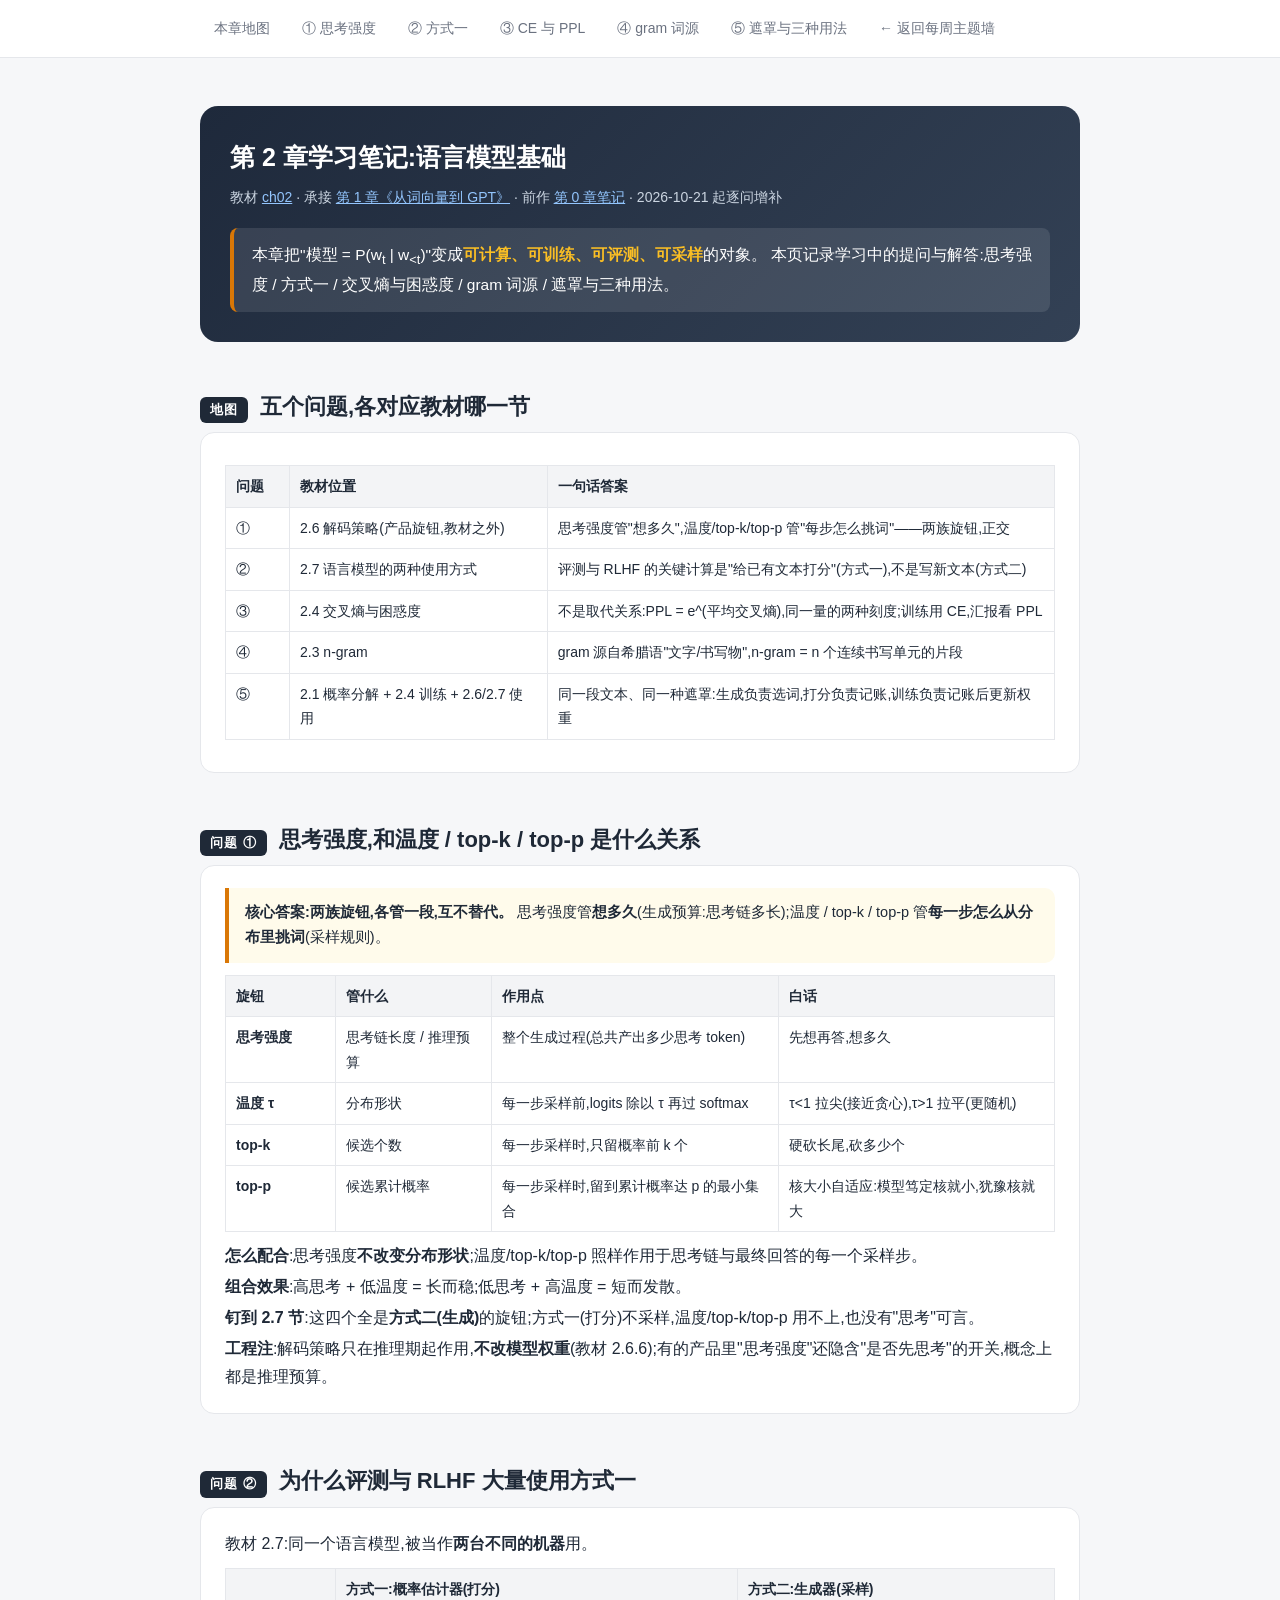
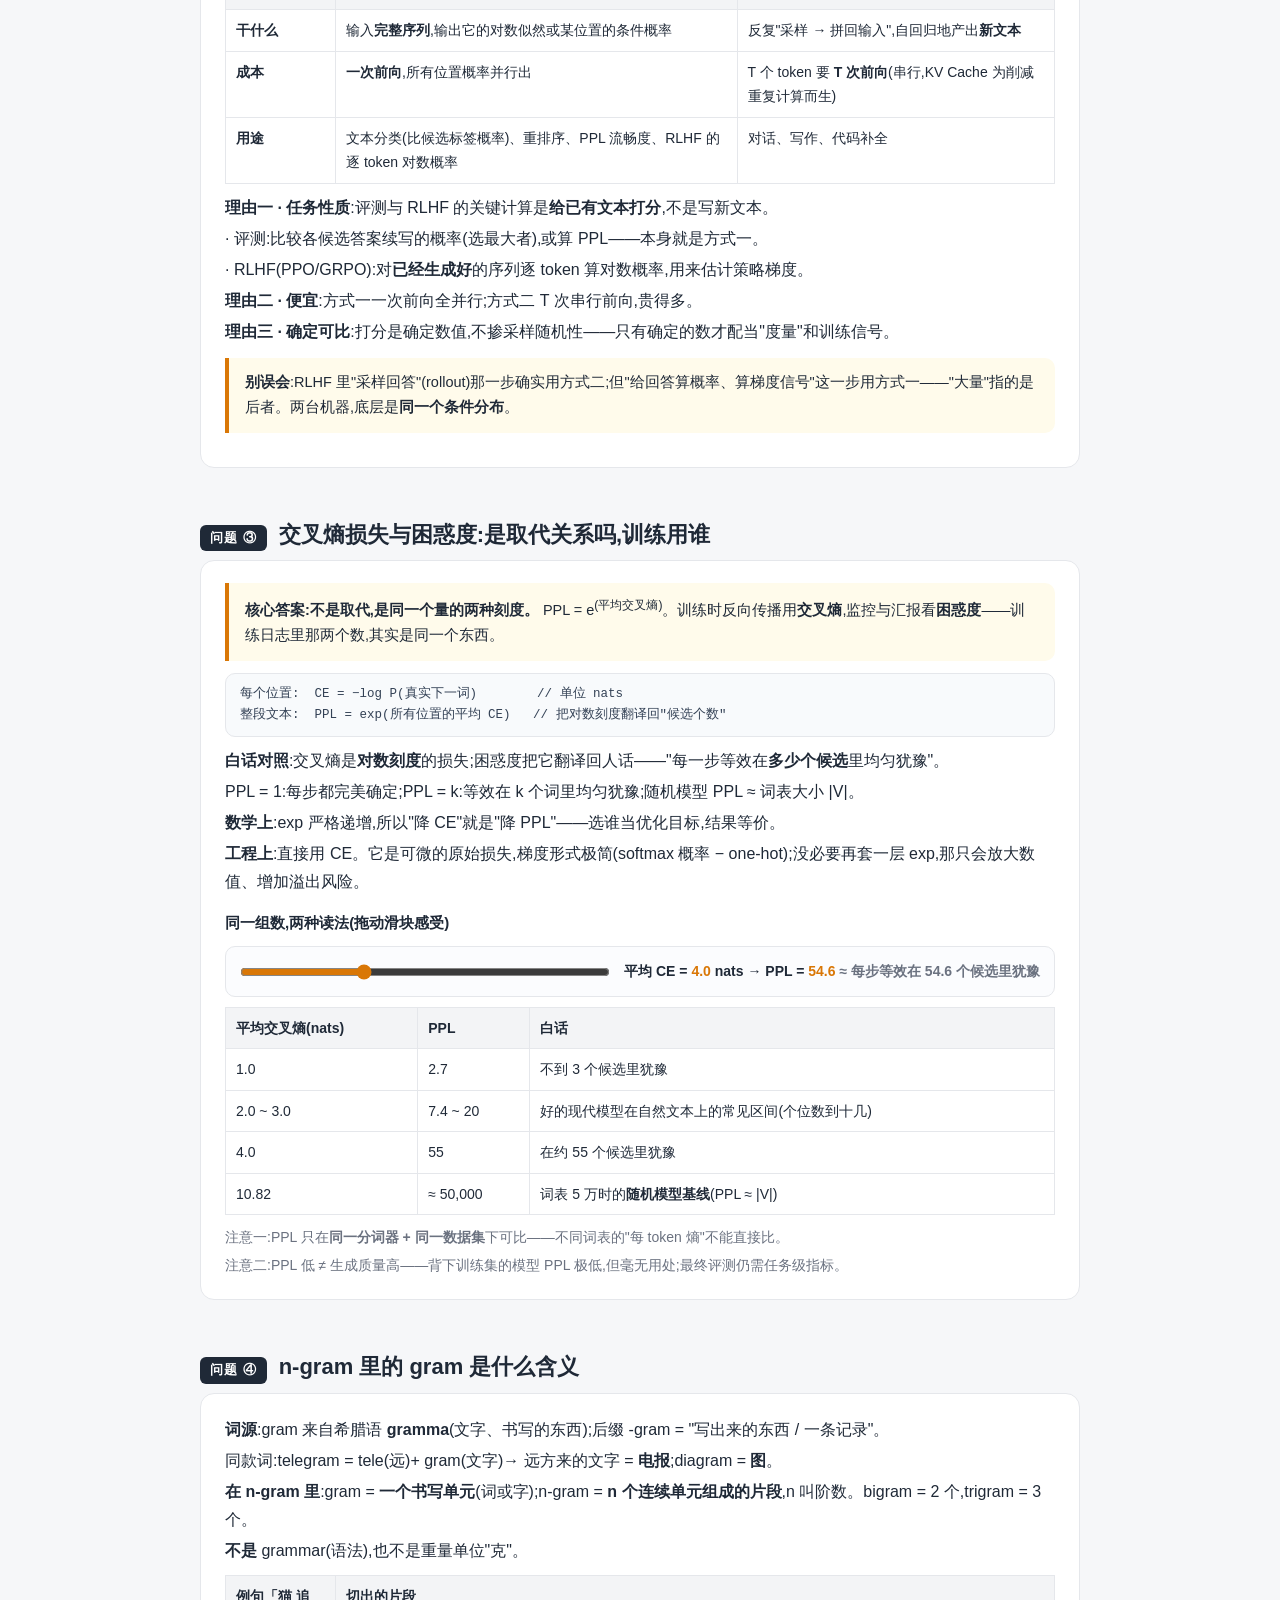
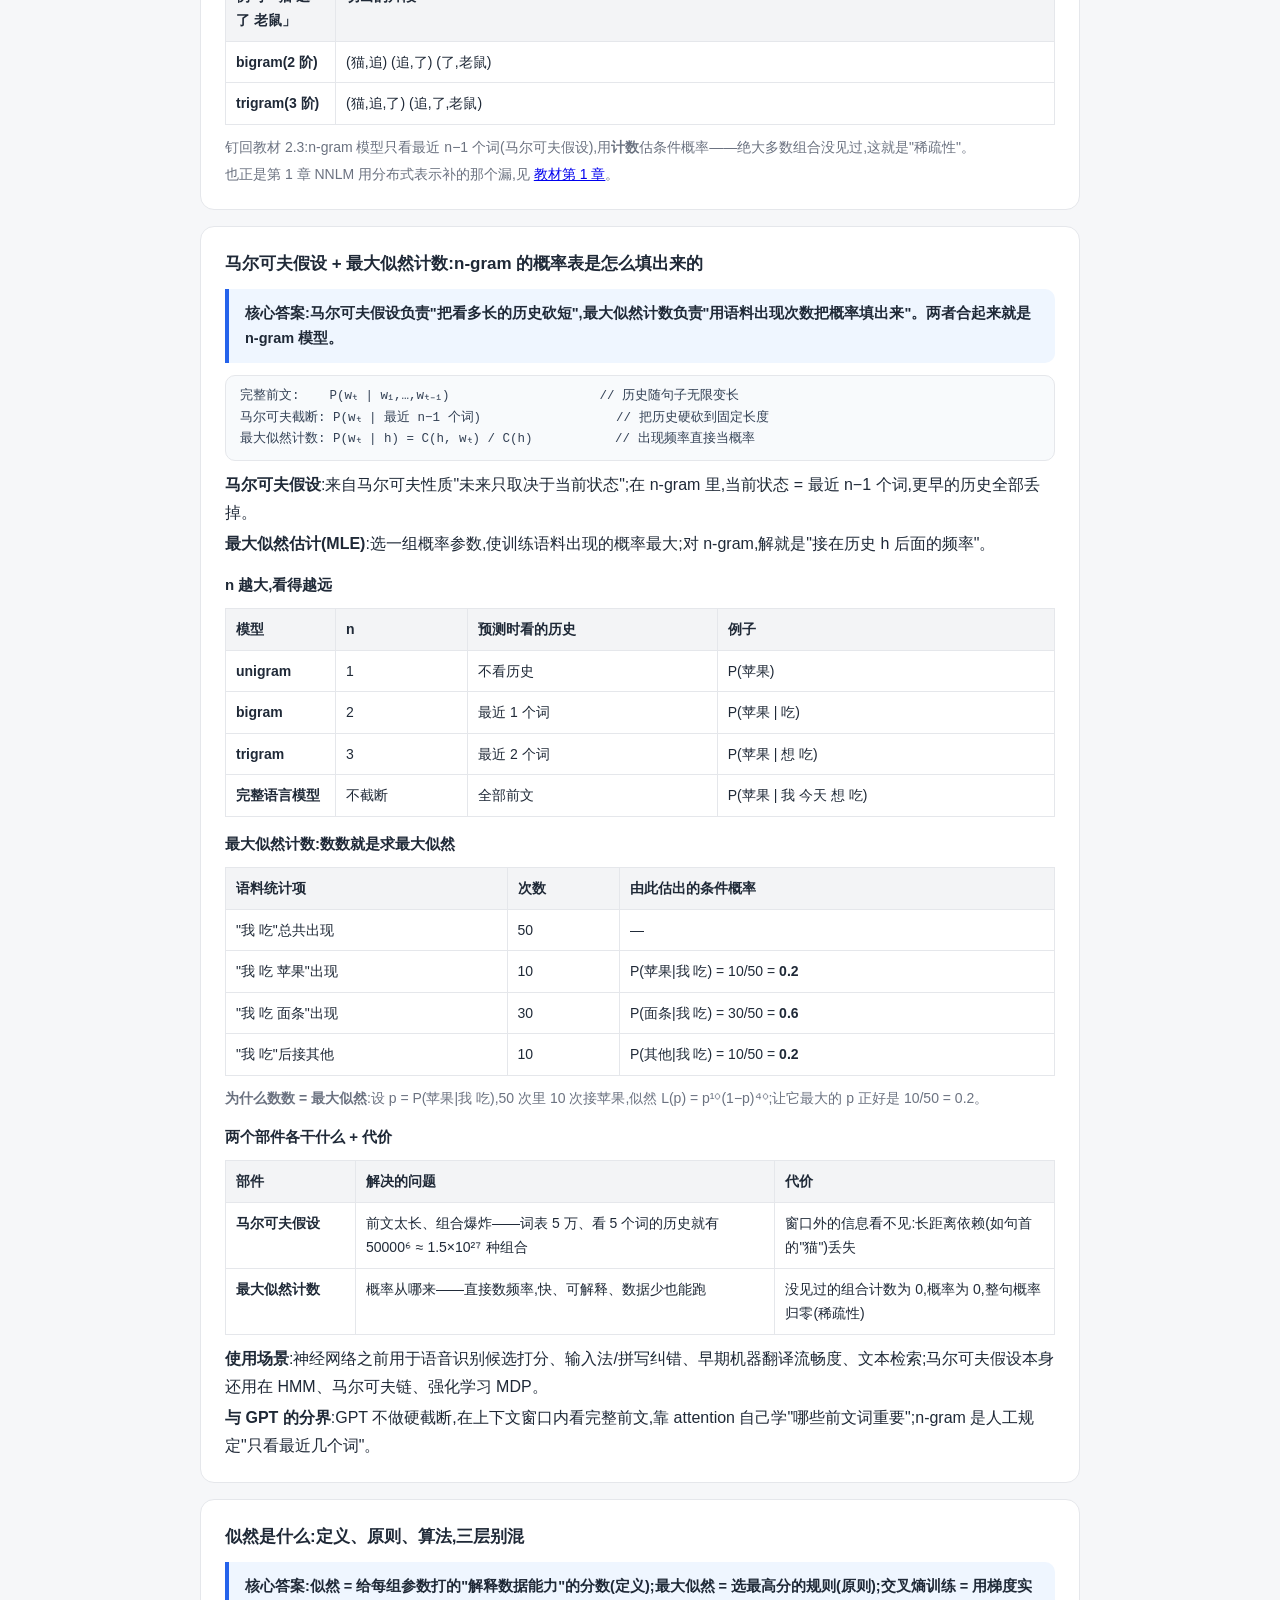
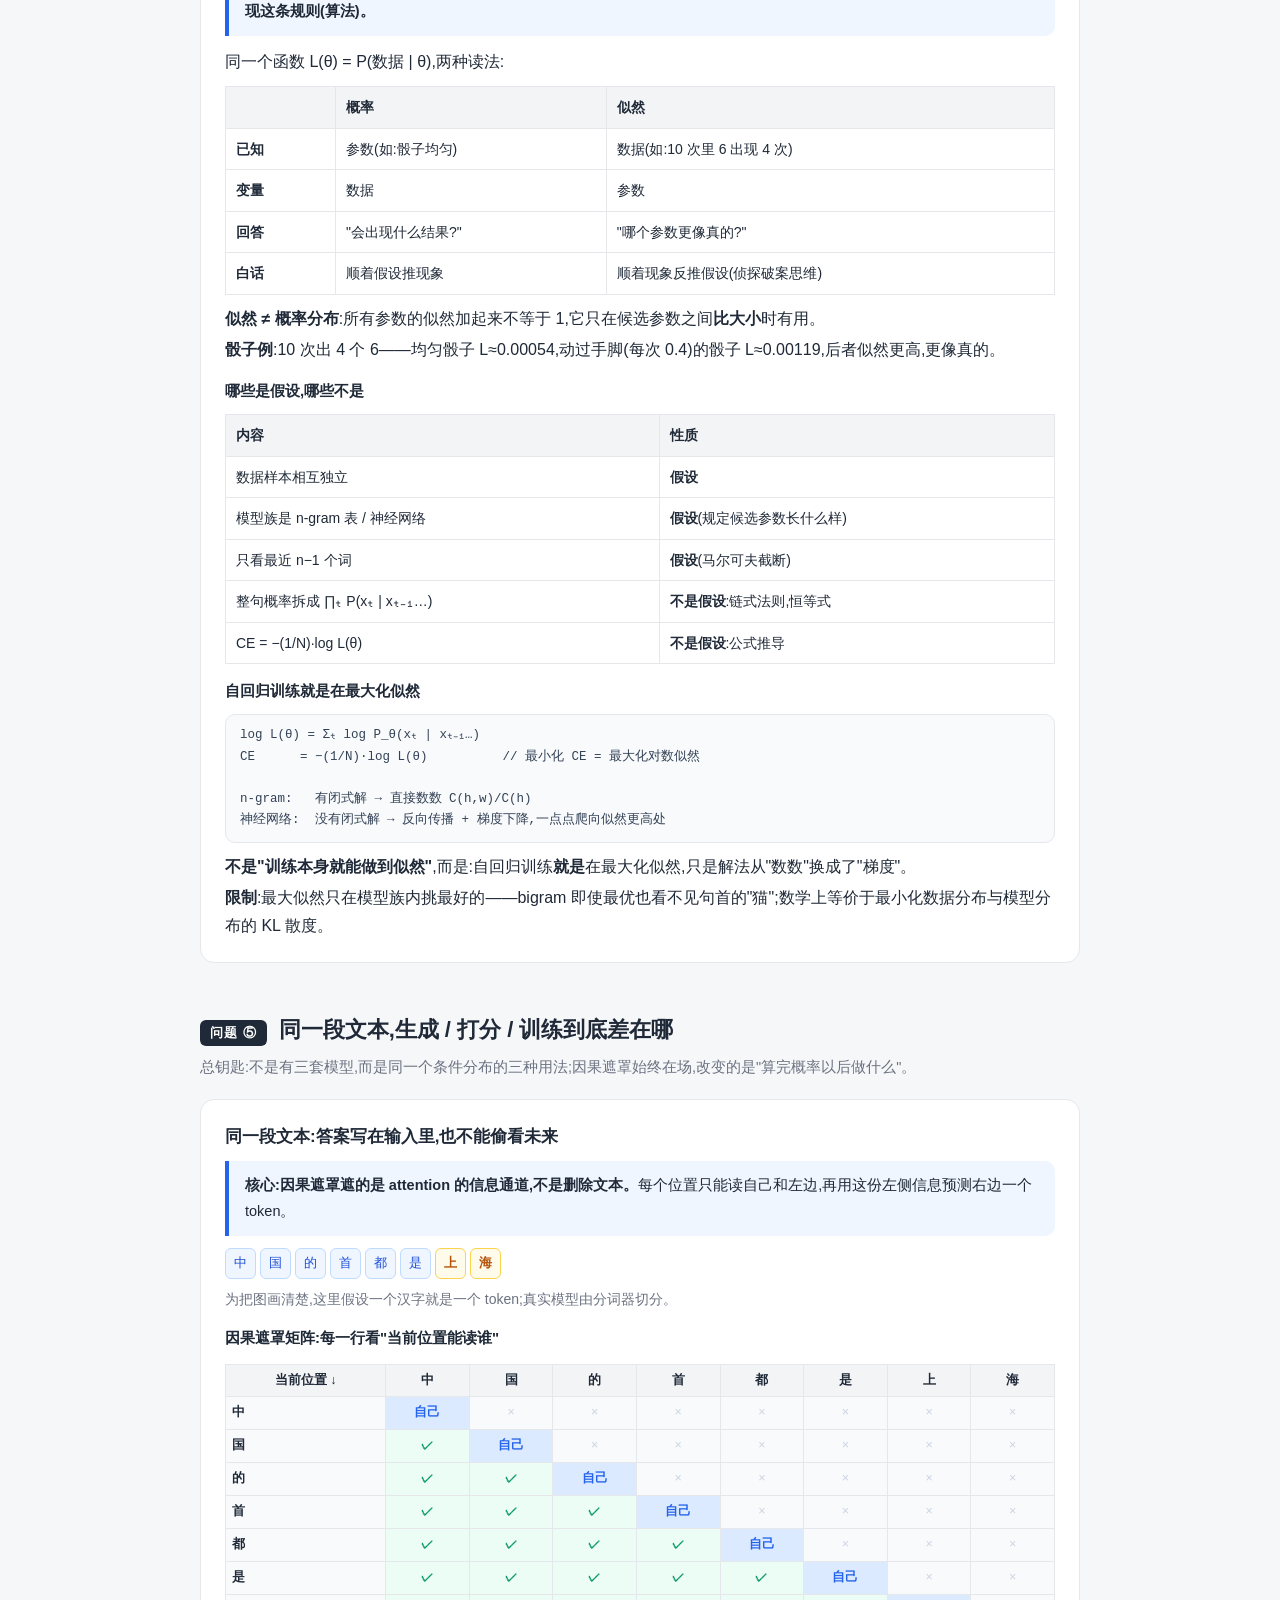
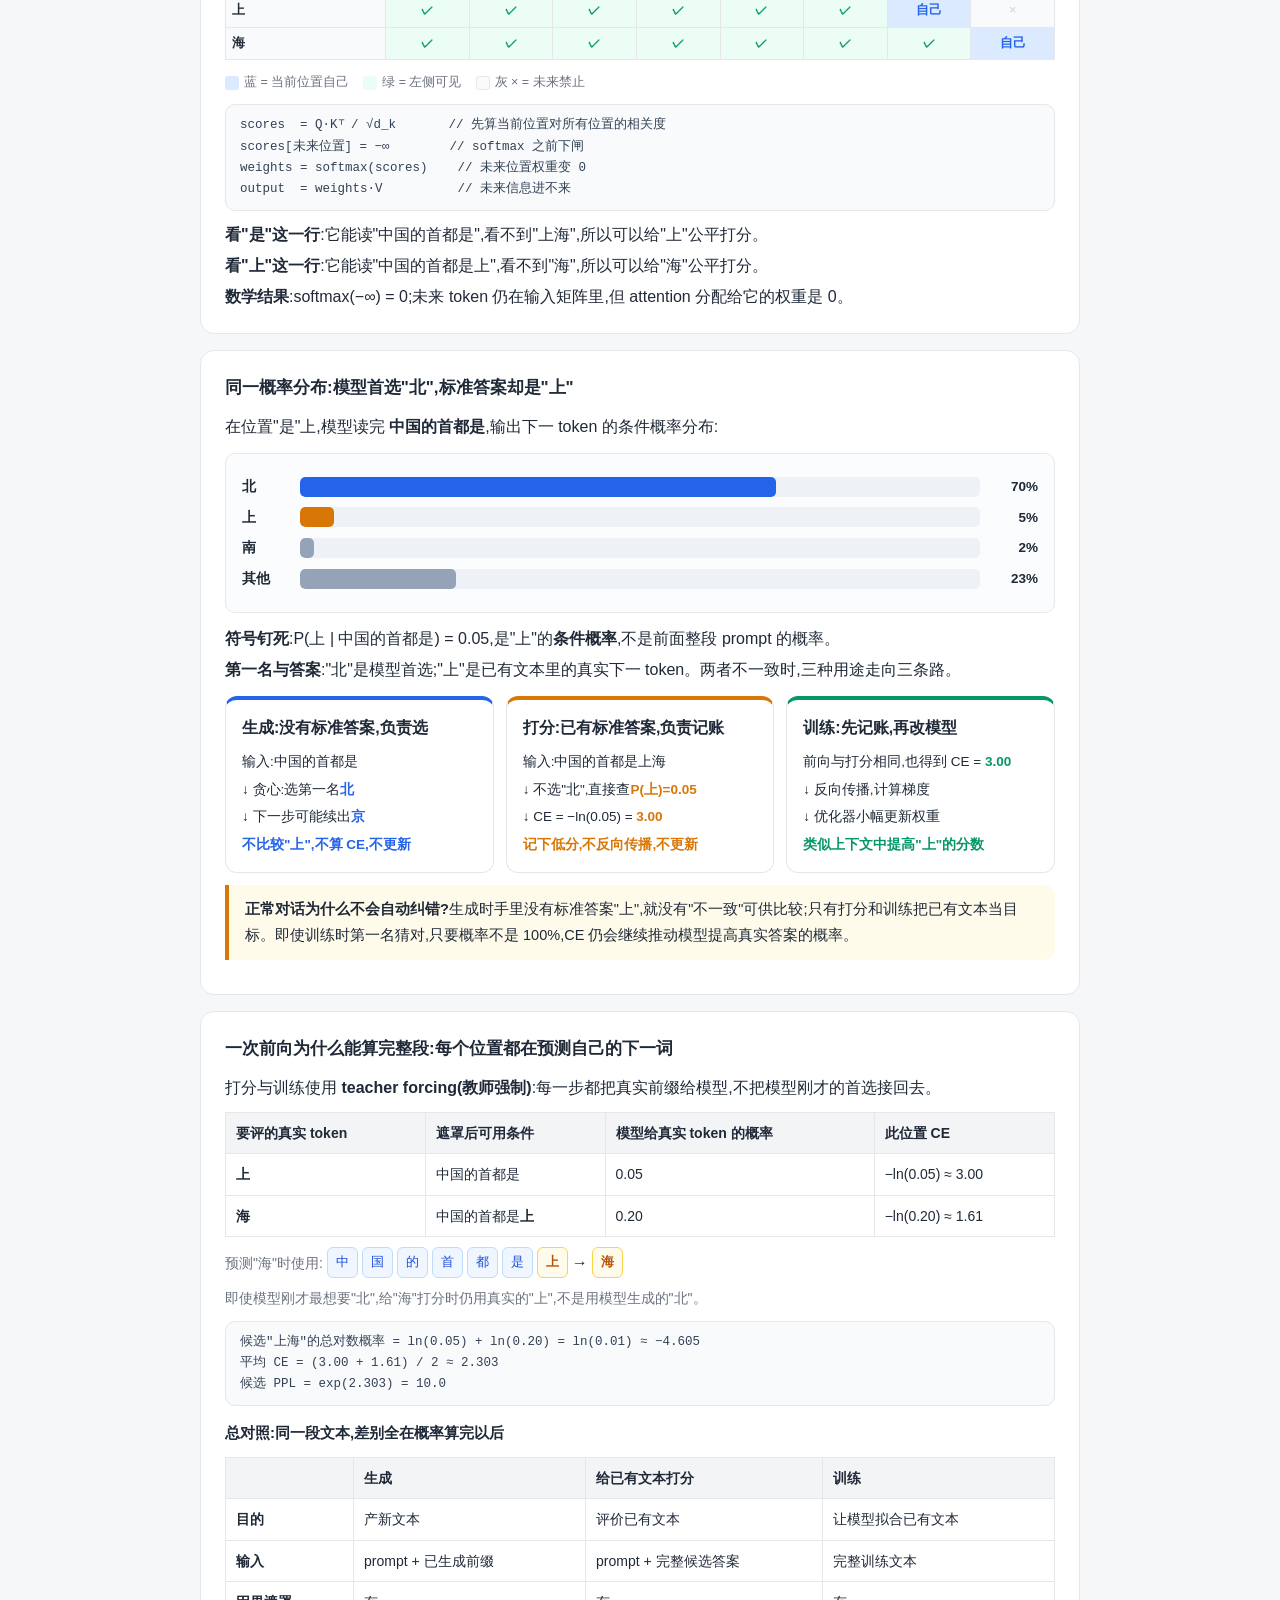
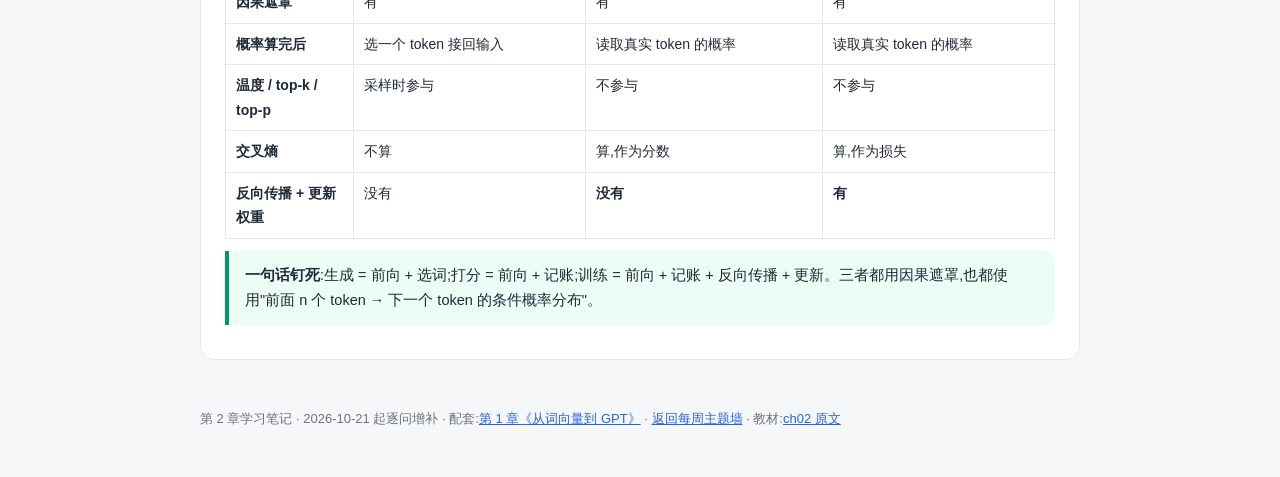
==== docs/llm-lm-basics-ch2-总结.html @ 7910272a "weekly: 第 2 章 · 语言模型基础 (2026-W46) Co-authored-by: Cursor <cursoragent@cursor.com>" ====
<!DOCTYPE html>
<html lang="zh-CN">
<head>
<meta charset="UTF-8">
<meta name="viewport" content="width=device-width, initial-scale=1.0">
<title>第 2 章学习笔记 · 语言模型基础</title>
<style>
  :root{
    --ink:#1f2937; --sub:#6b7280; --bg:#f6f7f9; --card:#ffffff; --line:#e5e7eb;
    --blue:#2563eb; --purple:#7c3aed; --cyan:#0891b2; --amber:#d97706; --red:#dc2626; --green:#059669;
  }
  *{box-sizing:border-box; margin:0; padding:0}
  html{scroll-behavior:smooth}
  body{font-family:"PingFang SC","Hiragino Sans GB","Microsoft YaHei",-apple-system,sans-serif;
       color:var(--ink); background:var(--bg); line-height:1.75; font-size:16px}
  .wrap{max-width:920px; margin:0 auto; padding:0 20px}
  nav{position:sticky; top:0; z-index:50; background:rgba(255,255,255,.95); border-bottom:1px solid var(--line);
      backdrop-filter:blur(6px)}
  nav .wrap{display:flex; gap:4px; overflow-x:auto; padding:10px 20px}
  nav a{flex-shrink:0; padding:6px 14px; border-radius:999px; color:var(--sub); text-decoration:none; font-size:14px; white-space:nowrap}
  nav a:hover{background:#eef2f7; color:var(--ink)}
  header{padding:48px 0 20px}
  .key{background:linear-gradient(135deg,#1e293b,#334155); color:#fff; border-radius:18px; padding:30px 30px}
  .key h1{font-size:25px; margin-bottom:6px}
  .key .sub{color:#cbd5e1; font-size:14px; margin-bottom:18px}
  .key .sub a{color:#93c5fd}
  .key .q{background:rgba(255,255,255,.1); border-left:4px solid var(--amber); padding:13px 18px; border-radius:8px;
          font-size:15.5px}
  .key .q b{color:#fbbf24}
  section{padding:26px 0 6px}
  .sec-head{display:flex; align-items:baseline; gap:12px; margin-bottom:6px}
  .sec-no{font-size:13px; font-weight:700; color:#fff; background:var(--ink); border-radius:6px; padding:2px 10px; letter-spacing:1px}
  h2{font-size:22px}
  .lead{color:var(--sub); font-size:14.5px; margin-bottom:18px}
  .card{background:var(--card); border:1px solid var(--line); border-radius:14px; padding:22px 24px; margin-bottom:16px}
  h3{font-size:17px; margin-bottom:10px}
  h4{font-size:15px; margin:14px 0 6px}
  p{margin-bottom:8px}
  .dim{color:var(--sub); font-size:14px}
  .cl{display:block}
  .cl+.cl{margin-top:3px}
  .callout{border-left:4px solid var(--blue); background:#eff6ff; border-radius:0 10px 10px 0; padding:12px 16px; margin:12px 0; font-size:14.5px}
  .callout.amber{border-color:var(--amber); background:#fffbeb}
  .callout.green{border-color:var(--green); background:#ecfdf5}
  .codeblk{background:#f8fafc; border:1px solid var(--line); border-radius:10px; padding:10px 14px;
           font-family:ui-monospace,SFMono-Regular,Menlo,Consolas,monospace; font-size:12.5px;
           line-height:1.7; color:#334155; overflow-x:auto; margin:10px 0}
  table{width:100%; border-collapse:collapse; font-size:14px; margin:10px 0}
  th,td{border:1px solid var(--line); padding:8px 10px; text-align:left; vertical-align:top}
  th{background:#f3f4f6; font-weight:600}
  .num{font-variant-numeric:tabular-nums; white-space:nowrap}
  .memwrap{margin-top:14px}
  .ppl-lab{display:flex; gap:14px; align-items:center; flex-wrap:wrap; background:#fbfcfe;
           border:1px solid var(--line); border-radius:10px; padding:12px 14px; margin-top:10px}
  .ppl-lab input[type=range]{flex:1; min-width:180px; accent-color:var(--amber)}
  .ppl-out{font-size:14px; font-weight:600}
  .ppl-out b{color:var(--amber)}
  .mask-scroll{overflow-x:auto; margin:12px 0}
  .mask-tbl{min-width:620px; margin:0; font-size:12.5px; text-align:center}
  .mask-tbl th,.mask-tbl td{padding:5px 6px; text-align:center; white-space:nowrap}
  .mask-tbl .rowhead{text-align:left; font-weight:600; background:#f8fafc}
  .mask-tbl .allow{background:#ecfdf5; color:var(--green); font-weight:700}
  .mask-tbl .self{background:#dbeafe; color:var(--blue); font-weight:700}
  .mask-tbl .blocked{background:#f8fafc; color:#cbd5e1}
  .legend{display:flex; gap:14px; flex-wrap:wrap; font-size:12.5px; color:var(--sub); margin-top:8px}
  .legend span{display:flex; align-items:center; gap:5px}
  .swatch{width:14px; height:14px; border-radius:3px; display:inline-block}
  .prob-chart{border:1px solid var(--line); border-radius:10px; padding:14px 16px; margin:12px 0; background:#fbfcfe}
  .prob-row{display:grid; grid-template-columns:48px 1fr 48px; gap:10px; align-items:center; margin:7px 0; font-size:13.5px}
  .prob-row .pval{text-align:right; font-variant-numeric:tabular-nums; font-weight:700}
  .prob-track{height:20px; background:#eef2f7; border-radius:5px; overflow:hidden}
  .prob-fill{height:100%; border-radius:5px}
  .p-blue{background:var(--blue)} .p-orange{background:var(--amber)} .p-gray{background:#94a3b8}
  .mode-grid{display:grid; grid-template-columns:repeat(auto-fit,minmax(235px,1fr)); gap:12px; margin:12px 0}
  .mode-card{border:1px solid var(--line); border-top:4px solid var(--blue); border-radius:12px; padding:14px 16px; background:#fff}
  .mode-card.score{border-top-color:var(--amber)} .mode-card.train{border-top-color:var(--green)}
  .mode-card h4{margin:0 0 8px; font-size:16px}
  .mode-card .flow{font-size:13.5px; line-height:1.85}
  .mode-card .flow b{color:var(--blue)} .mode-card.score .flow b{color:var(--amber)} .mode-card.train .flow b{color:var(--green)}
  .seq{display:flex; gap:4px; flex-wrap:wrap; align-items:center; margin:8px 0}
  .tok{padding:3px 8px; border:1px solid #bfdbfe; background:#eff6ff; color:#1d4ed8; border-radius:6px; font-size:13px}
  .tok.target{border-color:#fcd34d; background:#fffbeb; color:#b45309; font-weight:700}
  .tok.generated{border-color:#a7f3d0; background:#ecfdf5; color:#047857; font-weight:700}
  .tok.future{border-style:dashed; border-color:#cbd5e1; background:#f8fafc; color:#94a3b8}
  footer{padding:26px 0 46px; color:var(--sub); font-size:13px}
  footer a{color:var(--blue)}
</style>
</head>
<body>
<nav><div class="wrap">
  <a href="#map">本章地图</a>
  <a href="#q1">① 思考强度</a>
  <a href="#q2">② 方式一</a>
  <a href="#q3">③ CE 与 PPL</a>
  <a href="#q4">④ gram 词源</a>
  <a href="#q5">⑤ 遮罩与三种用法</a>
  <a href="./">← 返回每周主题墙</a>
</div></nav>

<header><div class="wrap">
  <div class="key">
    <h1>第 2 章学习笔记:语言模型基础</h1>
    <div class="sub">教材 <a href="https://jiejin93.github.io/llm-textbook/ch02.html">ch02</a> · 承接 <a href="https://jiejin93.github.io/llm-textbook/ch01.html">第 1 章《从词向量到 GPT》</a> · 前作 <a href="llm-math-ch0-总结.html">第 0 章笔记</a> · 2026-10-21 起逐问增补</div>
    <div class="q">本章把"模型 = P(w<sub>t</sub> | w<sub>&lt;t</sub>)"变成<b>可计算、可训练、可评测、可采样</b>的对象。
      本页记录学习中的提问与解答:思考强度 / 方式一 / 交叉熵与困惑度 / gram 词源 / 遮罩与三种用法。</div>
  </div>
</div></header>

<section id="map"><div class="wrap">
  <div class="sec-head"><span class="sec-no">地图</span><h2>五个问题,各对应教材哪一节</h2></div>
  <div class="card">
    <table>
      <tr><th style="width:64px">问题</th><th>教材位置</th><th>一句话答案</th></tr>
      <tr><td class="num">①</td><td>2.6 解码策略(产品旋钮,教材之外)</td><td>思考强度管"想多久",温度/top-k/top-p 管"每步怎么挑词"——两族旋钮,正交</td></tr>
      <tr><td class="num">②</td><td>2.7 语言模型的两种使用方式</td><td>评测与 RLHF 的关键计算是"给已有文本打分"(方式一),不是写新文本(方式二)</td></tr>
      <tr><td class="num">③</td><td>2.4 交叉熵与困惑度</td><td>不是取代关系:PPL = e^(平均交叉熵),同一量的两种刻度;训练用 CE,汇报看 PPL</td></tr>
      <tr><td class="num">④</td><td>2.3 n-gram</td><td>gram 源自希腊语"文字/书写物",n-gram = n 个连续书写单元的片段</td></tr>
      <tr><td class="num">⑤</td><td>2.1 概率分解 + 2.4 训练 + 2.6/2.7 使用</td><td>同一段文本、同一种遮罩:生成负责选词,打分负责记账,训练负责记账后更新权重</td></tr>
    </table>
  </div>
</div></section>

<section id="q1"><div class="wrap">
  <div class="sec-head"><span class="sec-no">问题 ①</span><h2>思考强度,和温度 / top-k / top-p 是什么关系</h2></div>
  <div class="card">
    <div class="callout amber" style="margin-top:0"><b>核心答案:两族旋钮,各管一段,互不替代。</b>
      思考强度管<b>想多久</b>(生成预算:思考链多长);温度 / top-k / top-p 管<b>每一步怎么从分布里挑词</b>(采样规则)。</div>
    <table>
      <tr><th style="width:110px">旋钮</th><th>管什么</th><th>作用点</th><th>白话</th></tr>
      <tr><td><b>思考强度</b></td><td>思考链长度 / 推理预算</td><td>整个生成过程(总共产出多少思考 token)</td><td>先想再答,想多久</td></tr>
      <tr><td><b>温度 τ</b></td><td>分布形状</td><td>每一步采样前,logits 除以 τ 再过 softmax</td><td>τ&lt;1 拉尖(接近贪心),τ&gt;1 拉平(更随机)</td></tr>
      <tr><td><b>top-k</b></td><td>候选个数</td><td>每一步采样时,只留概率前 k 个</td><td>硬砍长尾,砍多少个</td></tr>
      <tr><td><b>top-p</b></td><td>候选累计概率</td><td>每一步采样时,留到累计概率达 p 的最小集合</td><td>核大小自适应:模型笃定核就小,犹豫核就大</td></tr>
    </table>
    <p style="margin:0">
      <span class="cl"><b>怎么配合</b>:思考强度<b>不改变分布形状</b>;温度/top-k/top-p 照样作用于思考链与最终回答的每一个采样步。</span>
      <span class="cl"><b>组合效果</b>:高思考 + 低温度 = 长而稳;低思考 + 高温度 = 短而发散。</span>
      <span class="cl"><b>钉到 2.7 节</b>:这四个全是<b>方式二(生成)</b>的旋钮;方式一(打分)不采样,温度/top-k/top-p 用不上,也没有"思考"可言。</span>
      <span class="cl"><b>工程注</b>:解码策略只在推理期起作用,<b>不改模型权重</b>(教材 2.6.6);有的产品里"思考强度"还隐含"是否先思考"的开关,概念上都是推理预算。</span>
    </p>
  </div>
</div></section>

<section id="q2"><div class="wrap">
  <div class="sec-head"><span class="sec-no">问题 ②</span><h2>为什么评测与 RLHF 大量使用方式一</h2></div>
  <div class="card">
    <p style="margin-top:0">教材 2.7:同一个语言模型,被当作<b>两台不同的机器</b>用。</p>
    <table>
      <tr><th style="width:110px"></th><th>方式一:概率估计器(打分)</th><th>方式二:生成器(采样)</th></tr>
      <tr><td><b>干什么</b></td><td>输入<b>完整序列</b>,输出它的对数似然或某位置的条件概率</td><td>反复"采样 → 拼回输入",自回归地产出<b>新文本</b></td></tr>
      <tr><td><b>成本</b></td><td><b>一次前向</b>,所有位置概率并行出</td><td>T 个 token 要 <b>T 次前向</b>(串行,KV Cache 为削减重复计算而生)</td></tr>
      <tr><td><b>用途</b></td><td>文本分类(比候选标签概率)、重排序、PPL 流畅度、RLHF 的逐 token 对数概率</td><td>对话、写作、代码补全</td></tr>
    </table>
    <p style="margin:0">
      <span class="cl"><b>理由一 · 任务性质</b>:评测与 RLHF 的关键计算是<b>给已有文本打分</b>,不是写新文本。</span>
      <span class="cl">· 评测:比较各候选答案续写的概率(选最大者),或算 PPL——本身就是方式一。</span>
      <span class="cl">· RLHF(PPO/GRPO):对<b>已经生成好</b>的序列逐 token 算对数概率,用来估计策略梯度。</span>
      <span class="cl"><b>理由二 · 便宜</b>:方式一一次前向全并行;方式二 T 次串行前向,贵得多。</span>
      <span class="cl"><b>理由三 · 确定可比</b>:打分是确定数值,不掺采样随机性——只有确定的数才配当"度量"和训练信号。</span>
    </p>
    <div class="callout amber"><b>别误会</b>:RLHF 里"采样回答"(rollout)那一步确实用方式二;但"给回答算概率、算梯度信号"这一步用方式一——"大量"指的是后者。两台机器,底层是<b>同一个条件分布</b>。</div>
  </div>
</div></section>

<section id="q3"><div class="wrap">
  <div class="sec-head"><span class="sec-no">问题 ③</span><h2>交叉熵损失与困惑度:是取代关系吗,训练用谁</h2></div>
  <div class="card">
    <div class="callout amber" style="margin-top:0"><b>核心答案:不是取代,是同一个量的两种刻度。</b>
      PPL = e<sup>(平均交叉熵)</sup>。训练时反向传播用<b>交叉熵</b>,监控与汇报看<b>困惑度</b>——训练日志里那两个数,其实是同一个东西。</div>
    <pre class="codeblk">每个位置:  CE = −log P(真实下一词)        // 单位 nats
整段文本:  PPL = exp(所有位置的平均 CE)   // 把对数刻度翻译回"候选个数"</pre>
    <p style="margin:0">
      <span class="cl"><b>白话对照</b>:交叉熵是<b>对数刻度</b>的损失;困惑度把它翻译回人话——"每一步等效在<b>多少个候选</b>里均匀犹豫"。</span>
      <span class="cl">PPL = 1:每步都完美确定;PPL = k:等效在 k 个词里均匀犹豫;随机模型 PPL ≈ 词表大小 |V|。</span>
      <span class="cl"><b>数学上</b>:exp 严格递增,所以"降 CE"就是"降 PPL"——选谁当优化目标,结果等价。</span>
      <span class="cl"><b>工程上</b>:直接用 CE。它是可微的原始损失,梯度形式极简(softmax 概率 − one-hot);没必要再套一层 exp,那只会放大数值、增加溢出风险。</span>
    </p>
    <h4>同一组数,两种读法(拖动滑块感受)</h4>
    <div class="ppl-lab">
      <input type="range" id="ceSlider" min="0.1" max="12" step="0.1" value="4">
      <div class="ppl-out">平均 CE = <b id="ceVal">4.0</b> nats → PPL = <b id="pplVal">54.6</b><span class="dim" id="pplNote"></span></div>
    </div>
    <table>
      <tr><th>平均交叉熵(nats)</th><th>PPL</th><th>白话</th></tr>
      <tr><td class="num">1.0</td><td class="num">2.7</td><td>不到 3 个候选里犹豫</td></tr>
      <tr><td class="num">2.0 ~ 3.0</td><td class="num">7.4 ~ 20</td><td>好的现代模型在自然文本上的常见区间(个位数到十几)</td></tr>
      <tr><td class="num">4.0</td><td class="num">55</td><td>在约 55 个候选里犹豫</td></tr>
      <tr><td class="num">10.82</td><td class="num">≈ 50,000</td><td>词表 5 万时的<b>随机模型基线</b>(PPL ≈ |V|)</td></tr>
    </table>
    <p class="dim" style="margin:0">
      <span class="cl">注意一:PPL 只在<b>同一分词器 + 同一数据集</b>下可比——不同词表的"每 token 熵"不能直接比。</span>
      <span class="cl">注意二:PPL 低 ≠ 生成质量高——背下训练集的模型 PPL 极低,但毫无用处;最终评测仍需任务级指标。</span>
    </p>
  </div>
</div></section>

<section id="q4"><div class="wrap">
  <div class="sec-head"><span class="sec-no">问题 ④</span><h2>n-gram 里的 gram 是什么含义</h2></div>
  <div class="card">
    <p style="margin:0">
      <span class="cl"><b>词源</b>:gram 来自希腊语 <b>gramma</b>(文字、书写的东西);后缀 -gram = "写出来的东西 / 一条记录"。</span>
      <span class="cl">同款词:telegram = tele(远)+ gram(文字)→ 远方来的文字 = <b>电报</b>;diagram = <b>图</b>。</span>
      <span class="cl"><b>在 n-gram 里</b>:gram = <b>一个书写单元</b>(词或字);n-gram = <b>n 个连续单元组成的片段</b>,n 叫阶数。bigram = 2 个,trigram = 3 个。</span>
      <span class="cl"><b>不是</b> grammar(语法),也不是重量单位"克"。</span>
    </p>
    <table>
      <tr><th style="width:110px">例句「猫 追 了 老鼠」</th><th>切出的片段</th></tr>
      <tr><td><b>bigram(2 阶)</b></td><td>(猫,追) (追,了) (了,老鼠)</td></tr>
      <tr><td><b>trigram(3 阶)</b></td><td>(猫,追,了) (追,了,老鼠)</td></tr>
    </table>
    <p class="dim" style="margin:0">
      <span class="cl">钉回教材 2.3:n-gram 模型只看最近 n−1 个词(马尔可夫假设),用<b>计数</b>估条件概率——绝大多数组合没见过,这就是"稀疏性"。</span>
      <span class="cl">也正是第 1 章 NNLM 用分布式表示补的那个漏,见 <a href="https://jiejin93.github.io/llm-textbook/ch01.html">教材第 1 章</a>。</span>
    </p>
  </div>

  <div class="card">
    <h3>马尔可夫假设 + 最大似然计数:n-gram 的概率表是怎么填出来的</h3>
    <div class="callout" style="margin-top:0"><b>核心答案:马尔可夫假设负责"把看多长的历史砍短",最大似然计数负责"用语料出现次数把概率填出来"。两者合起来就是 n-gram 模型。</b></div>
    <pre class="codeblk">完整前文:    P(wₜ | w₁,…,wₜ₋₁)                    // 历史随句子无限变长
马尔可夫截断: P(wₜ | 最近 n−1 个词)                  // 把历史硬砍到固定长度
最大似然计数: P(wₜ | h) = C(h, wₜ) / C(h)           // 出现频率直接当概率</pre>
    <p style="margin:0">
      <span class="cl"><b>马尔可夫假设</b>:来自马尔可夫性质"未来只取决于当前状态";在 n-gram 里,当前状态 = 最近 n−1 个词,更早的历史全部丢掉。</span>
      <span class="cl"><b>最大似然估计(MLE)</b>:选一组概率参数,使训练语料出现的概率最大;对 n-gram,解就是"接在历史 h 后面的频率"。</span>
    </p>
    <h4>n 越大,看得越远</h4>
    <table>
      <tr><th style="width:110px">模型</th><th class="num">n</th><th>预测时看的历史</th><th>例子</th></tr>
      <tr><td><b>unigram</b></td><td class="num">1</td><td>不看历史</td><td>P(苹果)</td></tr>
      <tr><td><b>bigram</b></td><td class="num">2</td><td>最近 1 个词</td><td>P(苹果 | 吃)</td></tr>
      <tr><td><b>trigram</b></td><td class="num">3</td><td>最近 2 个词</td><td>P(苹果 | 想 吃)</td></tr>
      <tr><td><b>完整语言模型</b></td><td class="num">不截断</td><td>全部前文</td><td>P(苹果 | 我 今天 想 吃)</td></tr>
    </table>
    <h4>最大似然计数:数数就是求最大似然</h4>
    <table>
      <tr><th>语料统计项</th><th class="num">次数</th><th>由此估出的条件概率</th></tr>
      <tr><td>"我 吃"总共出现</td><td class="num">50</td><td>—</td></tr>
      <tr><td>"我 吃 苹果"出现</td><td class="num">10</td><td class="num">P(苹果|我 吃) = 10/50 = <b>0.2</b></td></tr>
      <tr><td>"我 吃 面条"出现</td><td class="num">30</td><td class="num">P(面条|我 吃) = 30/50 = <b>0.6</b></td></tr>
      <tr><td>"我 吃"后接其他</td><td class="num">10</td><td class="num">P(其他|我 吃) = 10/50 = <b>0.2</b></td></tr>
    </table>
    <p class="dim" style="margin:0">
      <span class="cl"><b>为什么数数 = 最大似然</b>:设 p = P(苹果|我 吃),50 次里 10 次接苹果,似然 L(p) = p¹⁰(1−p)⁴⁰;让它最大的 p 正好是 10/50 = 0.2。</span>
    </p>
    <h4>两个部件各干什么 + 代价</h4>
    <table>
      <tr><th style="width:130px">部件</th><th>解决的问题</th><th>代价</th></tr>
      <tr><td><b>马尔可夫假设</b></td><td>前文太长、组合爆炸——词表 5 万、看 5 个词的历史就有 50000⁶ ≈ 1.5×10²⁷ 种组合</td><td>窗口外的信息看不见:长距离依赖(如句首的"猫")丢失</td></tr>
      <tr><td><b>最大似然计数</b></td><td>概率从哪来——直接数频率,快、可解释、数据少也能跑</td><td>没见过的组合计数为 0,概率为 0,整句概率归零(稀疏性)</td></tr>
    </table>
    <p style="margin:0">
      <span class="cl"><b>使用场景</b>:神经网络之前用于语音识别候选打分、输入法/拼写纠错、早期机器翻译流畅度、文本检索;马尔可夫假设本身还用在 HMM、马尔可夫链、强化学习 MDP。</span>
      <span class="cl"><b>与 GPT 的分界</b>:GPT 不做硬截断,在上下文窗口内看完整前文,靠 attention 自己学"哪些前文词重要";n-gram 是人工规定"只看最近几个词"。</span>
    </p>
  </div>

  <div class="card">
    <h3>似然是什么:定义、原则、算法,三层别混</h3>
    <div class="callout" style="margin-top:0"><b>核心答案:似然 = 给每组参数打的"解释数据能力"的分数(定义);最大似然 = 选最高分的规则(原则);交叉熵训练 = 用梯度实现这条规则(算法)。</b></div>
    <p style="margin-top:0">同一个函数 L(θ) = P(数据 | θ),两种读法:</p>
    <table>
      <tr><th style="width:110px"></th><th>概率</th><th>似然</th></tr>
      <tr><td><b>已知</b></td><td>参数(如:骰子均匀)</td><td>数据(如:10 次里 6 出现 4 次)</td></tr>
      <tr><td><b>变量</b></td><td>数据</td><td>参数</td></tr>
      <tr><td><b>回答</b></td><td>"会出现什么结果?"</td><td>"哪个参数更像真的?"</td></tr>
      <tr><td><b>白话</b></td><td>顺着假设推现象</td><td>顺着现象反推假设(侦探破案思维)</td></tr>
    </table>
    <p style="margin:0">
      <span class="cl"><b>似然 ≠ 概率分布</b>:所有参数的似然加起来不等于 1,它只在候选参数之间<b>比大小</b>时有用。</span>
      <span class="cl"><b>骰子例</b>:10 次出 4 个 6——均匀骰子 L≈0.00054,动过手脚(每次 0.4)的骰子 L≈0.00119,后者似然更高,更像真的。</span>
    </p>
    <h4>哪些是假设,哪些不是</h4>
    <table>
      <tr><th>内容</th><th>性质</th></tr>
      <tr><td>数据样本相互独立</td><td><b>假设</b></td></tr>
      <tr><td>模型族是 n-gram 表 / 神经网络</td><td><b>假设</b>(规定候选参数长什么样)</td></tr>
      <tr><td>只看最近 n−1 个词</td><td><b>假设</b>(马尔可夫截断)</td></tr>
      <tr><td>整句概率拆成 ∏ₜ P(xₜ | xₜ₋₁…)</td><td><b>不是假设</b>:链式法则,恒等式</td></tr>
      <tr><td>CE = −(1/N)·log L(θ)</td><td><b>不是假设</b>:公式推导</td></tr>
    </table>
    <h4>自回归训练就是在最大化似然</h4>
    <pre class="codeblk">log L(θ) = Σₜ log P_θ(xₜ | xₜ₋₁…)
CE      = −(1/N)·log L(θ)          // 最小化 CE = 最大化对数似然

n-gram:   有闭式解 → 直接数数 C(h,w)/C(h)
神经网络:  没有闭式解 → 反向传播 + 梯度下降,一点点爬向似然更高处</pre>
    <p style="margin:0">
      <span class="cl"><b>不是"训练本身就能做到似然"</b>,而是:自回归训练<b>就是</b>在最大化似然,只是解法从"数数"换成了"梯度"。</span>
      <span class="cl"><b>限制</b>:最大似然只在模型族内挑最好的——bigram 即使最优也看不见句首的"猫";数学上等价于最小化数据分布与模型分布的 KL 散度。</span>
    </p>
  </div>
</div></section>

<section id="q5"><div class="wrap">
  <div class="sec-head"><span class="sec-no">问题 ⑤</span><h2>同一段文本,生成 / 打分 / 训练到底差在哪</h2></div>
  <div class="lead">总钥匙:不是有三套模型,而是同一个条件分布的三种用法;因果遮罩始终在场,改变的是"算完概率以后做什么"。</div>

  <div class="card">
    <h3>同一段文本:答案写在输入里,也不能偷看未来</h3>
    <div class="callout" style="margin-top:0"><b>核心:因果遮罩遮的是 attention 的信息通道,不是删除文本。</b>每个位置只能读自己和左边,再用这份左侧信息预测右边一个 token。</div>
    <div class="seq" aria-label="示例序列">
      <span class="tok">中</span><span class="tok">国</span><span class="tok">的</span><span class="tok">首</span><span class="tok">都</span><span class="tok">是</span><span class="tok target">上</span><span class="tok target">海</span>
    </div>
    <p class="dim">为把图画清楚,这里假设一个汉字就是一个 token;真实模型由分词器切分。</p>
    <h4>因果遮罩矩阵:每一行看"当前位置能读谁"</h4>
    <div class="mask-scroll">
      <table class="mask-tbl" id="maskTable">
        <tr><th>当前位置 ↓</th><th>中</th><th>国</th><th>的</th><th>首</th><th>都</th><th>是</th><th>上</th><th>海</th></tr>
        <tr><td class="rowhead">中</td><td class="self">自己</td><td class="blocked">×</td><td class="blocked">×</td><td class="blocked">×</td><td class="blocked">×</td><td class="blocked">×</td><td class="blocked">×</td><td class="blocked">×</td></tr>
        <tr><td class="rowhead">国</td><td class="allow">✓</td><td class="self">自己</td><td class="blocked">×</td><td class="blocked">×</td><td class="blocked">×</td><td class="blocked">×</td><td class="blocked">×</td><td class="blocked">×</td></tr>
        <tr><td class="rowhead">的</td><td class="allow">✓</td><td class="allow">✓</td><td class="self">自己</td><td class="blocked">×</td><td class="blocked">×</td><td class="blocked">×</td><td class="blocked">×</td><td class="blocked">×</td></tr>
        <tr><td class="rowhead">首</td><td class="allow">✓</td><td class="allow">✓</td><td class="allow">✓</td><td class="self">自己</td><td class="blocked">×</td><td class="blocked">×</td><td class="blocked">×</td><td class="blocked">×</td></tr>
        <tr><td class="rowhead">都</td><td class="allow">✓</td><td class="allow">✓</td><td class="allow">✓</td><td class="allow">✓</td><td class="self">自己</td><td class="blocked">×</td><td class="blocked">×</td><td class="blocked">×</td></tr>
        <tr><td class="rowhead">是</td><td class="allow">✓</td><td class="allow">✓</td><td class="allow">✓</td><td class="allow">✓</td><td class="allow">✓</td><td class="self">自己</td><td class="blocked">×</td><td class="blocked">×</td></tr>
        <tr><td class="rowhead">上</td><td class="allow">✓</td><td class="allow">✓</td><td class="allow">✓</td><td class="allow">✓</td><td class="allow">✓</td><td class="allow">✓</td><td class="self">自己</td><td class="blocked">×</td></tr>
        <tr><td class="rowhead">海</td><td class="allow">✓</td><td class="allow">✓</td><td class="allow">✓</td><td class="allow">✓</td><td class="allow">✓</td><td class="allow">✓</td><td class="allow">✓</td><td class="self">自己</td></tr>
      </table>
    </div>
    <div class="legend"><span><i class="swatch" style="background:#dbeafe"></i>蓝 = 当前位置自己</span><span><i class="swatch" style="background:#ecfdf5"></i>绿 = 左侧可见</span><span><i class="swatch" style="background:#f8fafc;border:1px solid #e5e7eb"></i>灰 × = 未来禁止</span></div>
    <pre class="codeblk">scores  = Q·Kᵀ / √d_k       // 先算当前位置对所有位置的相关度
scores[未来位置] = −∞        // softmax 之前下闸
weights = softmax(scores)    // 未来位置权重变 0
output  = weights·V          // 未来信息进不来</pre>
    <p style="margin:0">
      <span class="cl"><b>看"是"这一行</b>:它能读"中国的首都是",看不到"上海",所以可以给"上"公平打分。</span>
      <span class="cl"><b>看"上"这一行</b>:它能读"中国的首都是上",看不到"海",所以可以给"海"公平打分。</span>
      <span class="cl"><b>数学结果</b>:softmax(−∞) = 0;未来 token 仍在输入矩阵里,但 attention 分配给它的权重是 0。</span>
    </p>
  </div>

  <div class="card">
    <h3>同一概率分布:模型首选"北",标准答案却是"上"</h3>
    <p style="margin-top:0">在位置"是"上,模型读完 <b>中国的首都是</b>,输出下一 token 的条件概率分布:</p>
    <div class="prob-chart" role="img" aria-label="北百分之七十,上百分之五,南百分之二,其他百分之二十三">
      <div class="prob-row"><b>北</b><div class="prob-track"><div class="prob-fill p-blue" style="width:70%"></div></div><span class="pval">70%</span></div>
      <div class="prob-row"><b>上</b><div class="prob-track"><div class="prob-fill p-orange" style="width:5%"></div></div><span class="pval">5%</span></div>
      <div class="prob-row"><b>南</b><div class="prob-track"><div class="prob-fill p-gray" style="width:2%"></div></div><span class="pval">2%</span></div>
      <div class="prob-row"><b>其他</b><div class="prob-track"><div class="prob-fill p-gray" style="width:23%"></div></div><span class="pval">23%</span></div>
    </div>
    <p style="margin:0">
      <span class="cl"><b>符号钉死</b>:P(上 | 中国的首都是) = 0.05,是"上"的<b>条件概率</b>,不是前面整段 prompt 的概率。</span>
      <span class="cl"><b>第一名与答案</b>:"北"是模型首选;"上"是已有文本里的真实下一 token。两者不一致时,三种用途走向三条路。</span>
    </p>
    <div class="mode-grid">
      <div class="mode-card gen">
        <h4>生成:没有标准答案,负责选</h4>
        <div class="flow">
          <span class="cl">输入:中国的首都是</span>
          <span class="cl">↓ 贪心:选第一名<b>北</b></span>
          <span class="cl">↓ 下一步可能续出<b>京</b></span>
          <span class="cl"><b>不比较"上",不算 CE,不更新</b></span>
        </div>
      </div>
      <div class="mode-card score">
        <h4>打分:已有标准答案,负责记账</h4>
        <div class="flow">
          <span class="cl">输入:中国的首都是上海</span>
          <span class="cl">↓ 不选"北",直接查<b>P(上)=0.05</b></span>
          <span class="cl">↓ CE = −ln(0.05) = <b>3.00</b></span>
          <span class="cl"><b>记下低分,不反向传播,不更新</b></span>
        </div>
      </div>
      <div class="mode-card train">
        <h4>训练:先记账,再改模型</h4>
        <div class="flow">
          <span class="cl">前向与打分相同,也得到 CE = <b>3.00</b></span>
          <span class="cl">↓ 反向传播,计算梯度</span>
          <span class="cl">↓ 优化器小幅更新权重</span>
          <span class="cl"><b>类似上下文中提高"上"的分数</b></span>
        </div>
      </div>
    </div>
    <div class="callout amber"><b>正常对话为什么不会自动纠错?</b>生成时手里没有标准答案"上",就没有"不一致"可供比较;只有打分和训练把已有文本当目标。即使训练时第一名猜对,只要概率不是 100%,CE 仍会继续推动模型提高真实答案的概率。</div>
  </div>

  <div class="card">
    <h3>一次前向为什么能算完整段:每个位置都在预测自己的下一词</h3>
    <p style="margin-top:0">打分与训练使用 <b>teacher forcing(教师强制)</b>:每一步都把真实前缀给模型,不把模型刚才的首选接回去。</p>
    <table>
      <tr><th>要评的真实 token</th><th>遮罩后可用条件</th><th>模型给真实 token 的概率</th><th>此位置 CE</th></tr>
      <tr><td><b>上</b></td><td>中国的首都是</td><td class="num">0.05</td><td class="num">−ln(0.05) ≈ 3.00</td></tr>
      <tr><td><b>海</b></td><td>中国的首都是<b>上</b></td><td class="num">0.20</td><td class="num">−ln(0.20) ≈ 1.61</td></tr>
    </table>
    <div class="seq" aria-label="教师强制使用真实前缀">
      <span class="dim">预测"海"时使用:</span><span class="tok">中</span><span class="tok">国</span><span class="tok">的</span><span class="tok">首</span><span class="tok">都</span><span class="tok">是</span><span class="tok target">上</span><span>→</span><span class="tok target">海</span>
    </div>
    <p class="dim">即使模型刚才最想要"北",给"海"打分时仍用真实的"上",不是用模型生成的"北"。</p>
    <pre class="codeblk">候选"上海"的总对数概率 = ln(0.05) + ln(0.20) = ln(0.01) ≈ −4.605
平均 CE = (3.00 + 1.61) / 2 ≈ 2.303
候选 PPL = exp(2.303) = 10.0</pre>
    <h4>总对照:同一段文本,差别全在概率算完以后</h4>
    <table id="modeCompare">
      <tr><th style="width:128px"></th><th>生成</th><th>给已有文本打分</th><th>训练</th></tr>
      <tr><td><b>目的</b></td><td>产新文本</td><td>评价已有文本</td><td>让模型拟合已有文本</td></tr>
      <tr><td><b>输入</b></td><td>prompt + 已生成前缀</td><td>prompt + 完整候选答案</td><td>完整训练文本</td></tr>
      <tr><td><b>因果遮罩</b></td><td>有</td><td>有</td><td>有</td></tr>
      <tr><td><b>概率算完后</b></td><td>选一个 token 接回输入</td><td>读取真实 token 的概率</td><td>读取真实 token 的概率</td></tr>
      <tr><td><b>温度 / top-k / top-p</b></td><td>采样时参与</td><td>不参与</td><td>不参与</td></tr>
      <tr><td><b>交叉熵</b></td><td>不算</td><td>算,作为分数</td><td>算,作为损失</td></tr>
      <tr><td><b>反向传播 + 更新权重</b></td><td>没有</td><td><b>没有</b></td><td><b>有</b></td></tr>
    </table>
    <div class="callout green"><b>一句话钉死</b>:生成 = 前向 + 选词;打分 = 前向 + 记账;训练 = 前向 + 记账 + 反向传播 + 更新。三者都用因果遮罩,也都使用"前面 n 个 token → 下一个 token 的条件概率分布"。</div>
  </div>
</div></section>

<footer><div class="wrap">
  第 2 章学习笔记 · 2026-10-21 起逐问增补 · 配套:<a href="https://jiejin93.github.io/llm-textbook/ch01.html">第 1 章《从词向量到 GPT》</a> · <a href="./">返回每周主题墙</a> · 教材:<a href="https://jiejin93.github.io/llm-textbook/ch02.html">ch02 原文</a>
</div></footer>

<script>
(function(){
  const s=document.getElementById('ceSlider'),cv=document.getElementById('ceVal'),
        pv=document.getElementById('pplVal'),nt=document.getElementById('pplNote');
  function fmt(x){return x<10?x.toFixed(2):x<1000?x.toFixed(1):Math.round(x).toLocaleString('en-US');}
  function upd(){
    const L=parseFloat(s.value), p=Math.exp(L);
    cv.textContent=L.toFixed(1);
    pv.textContent=fmt(p);
    nt.textContent=' ≈ 每步等效在 '+fmt(p)+' 个候选里犹豫';
  }
  s.addEventListener('input',upd);
  upd();
})();
</script>
</body>
</html>
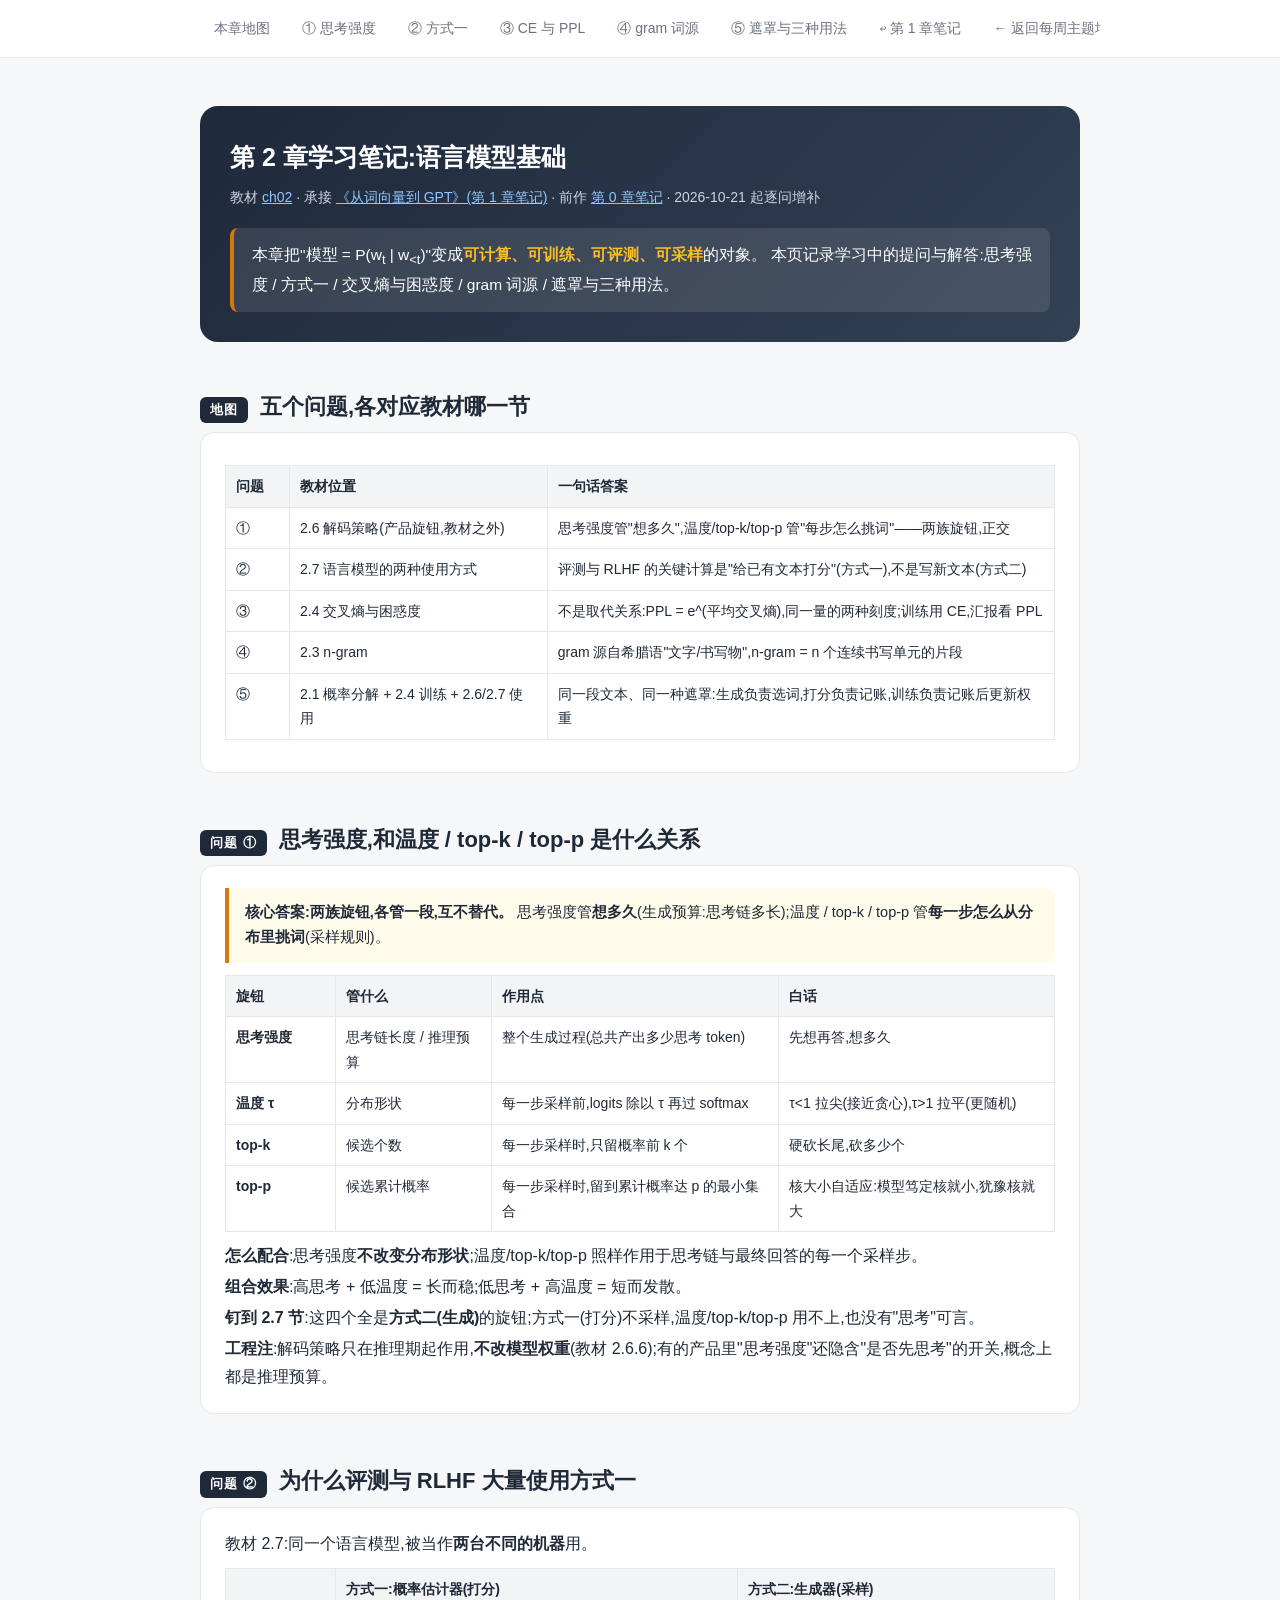
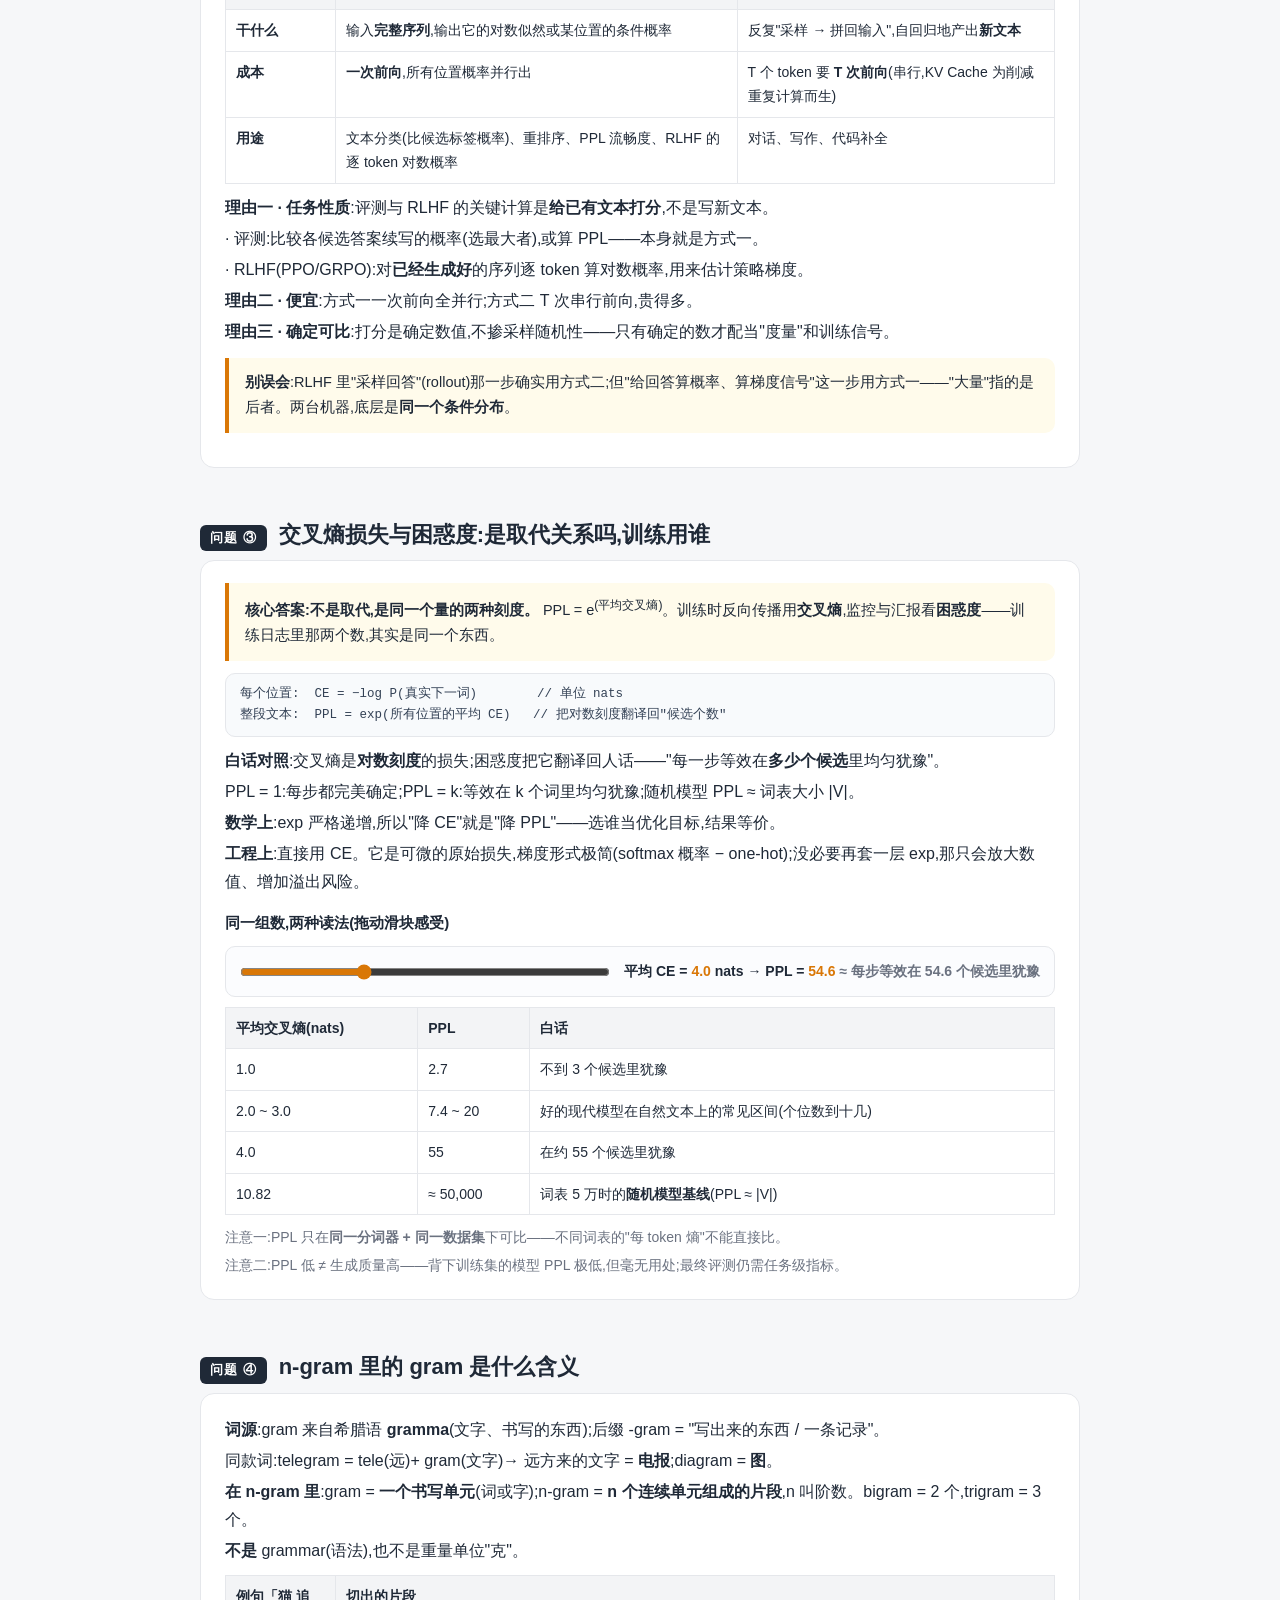
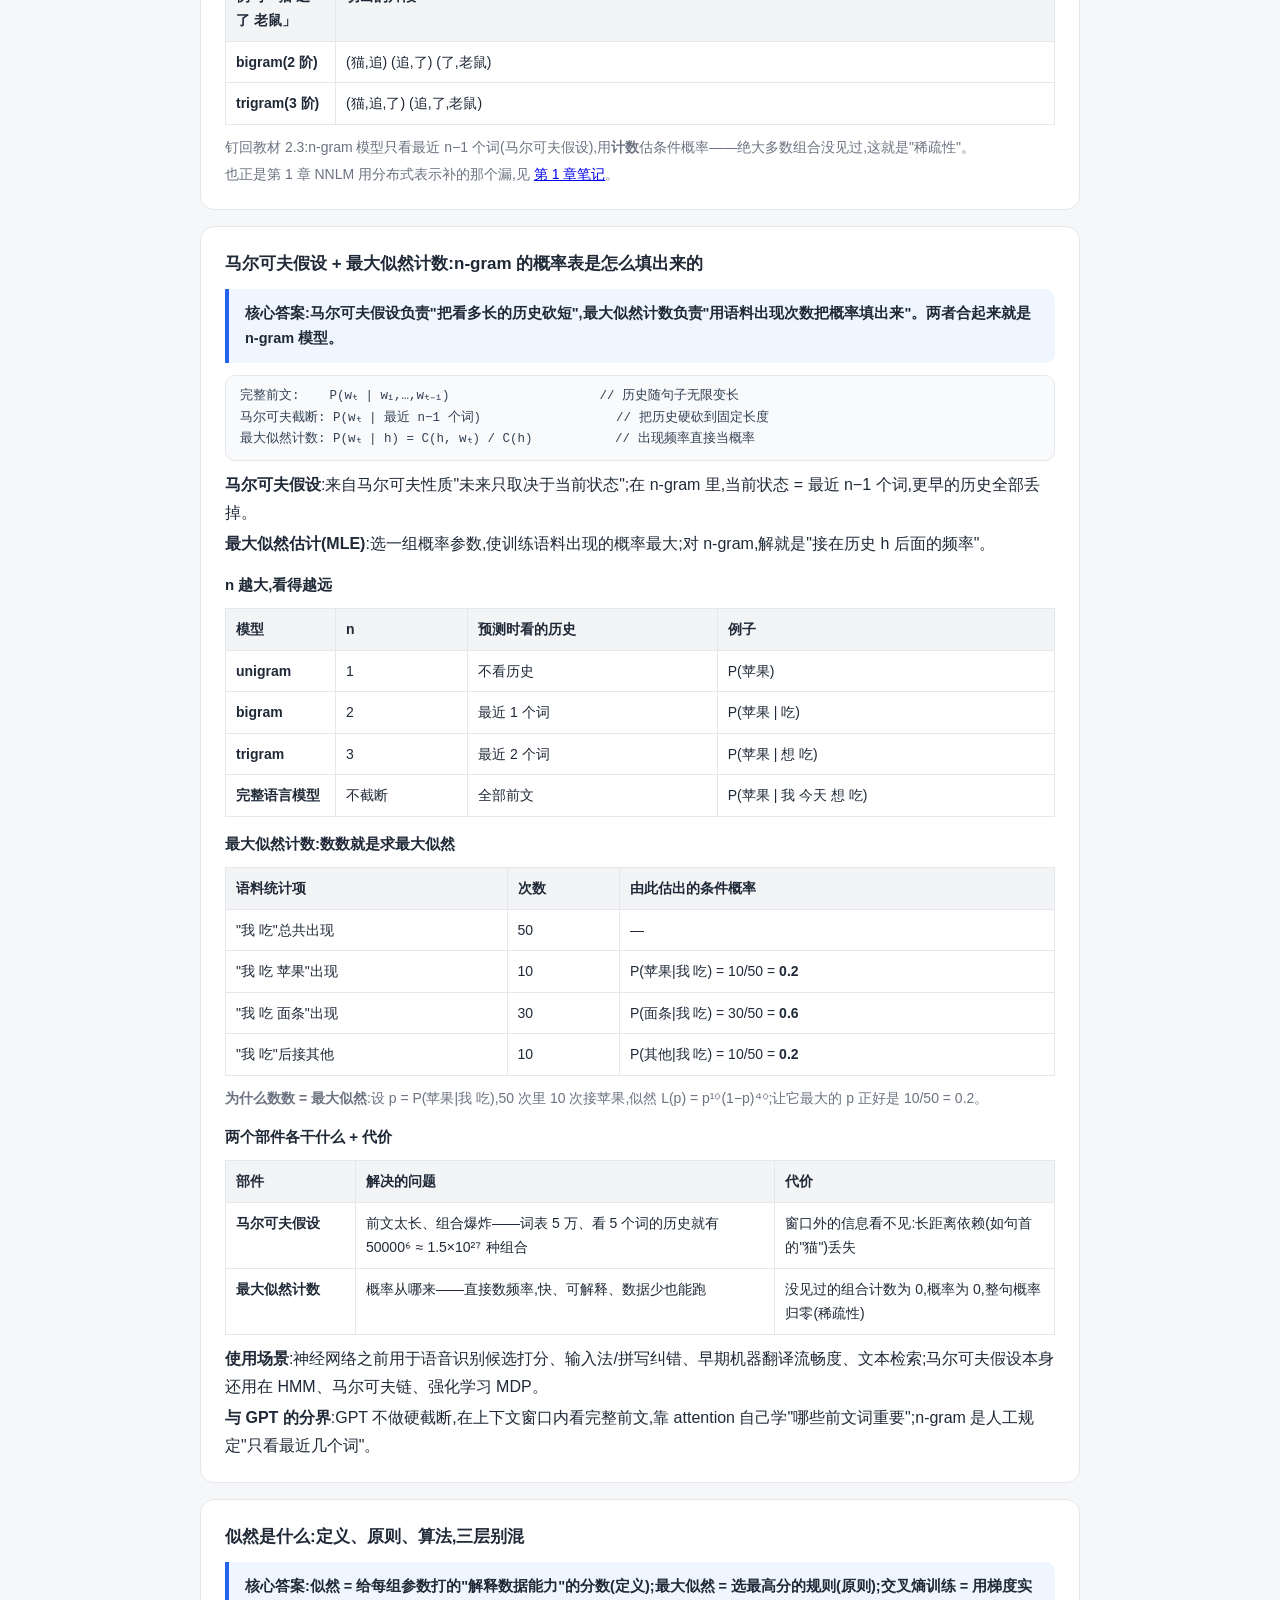
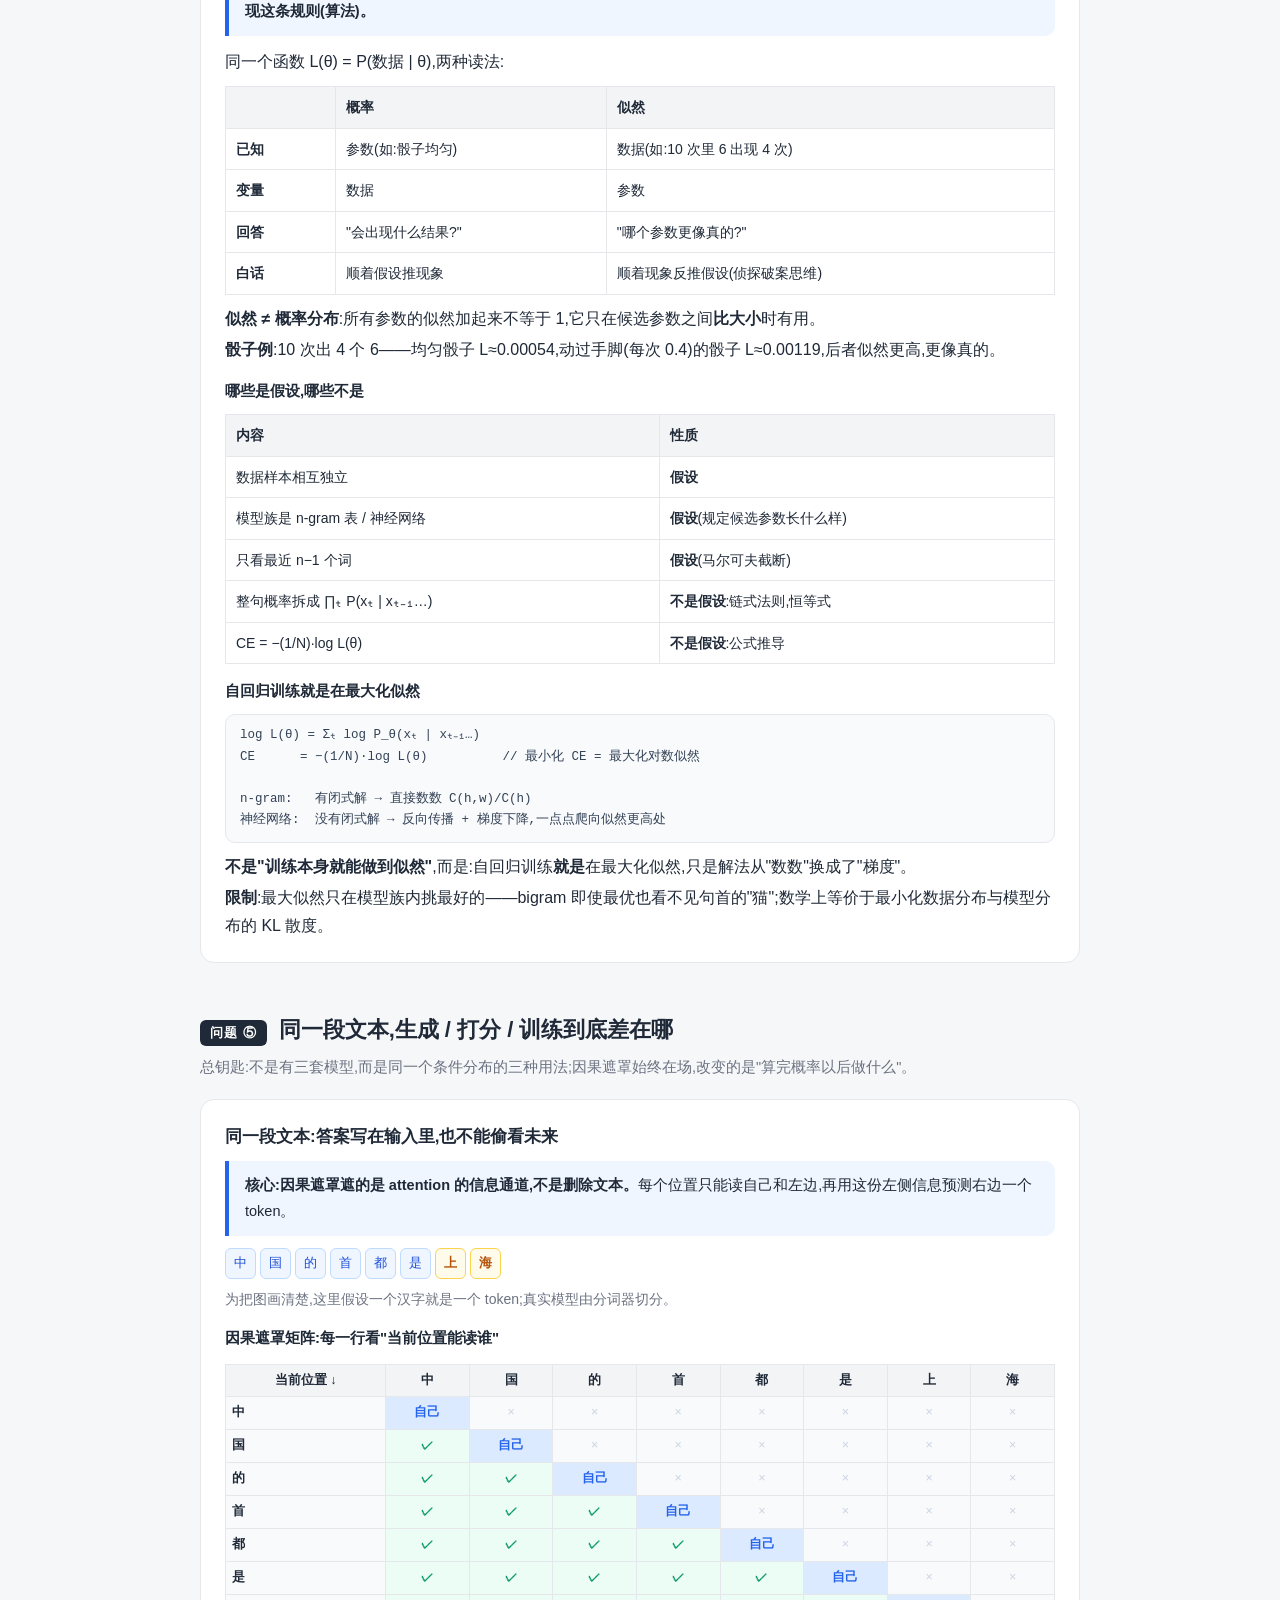
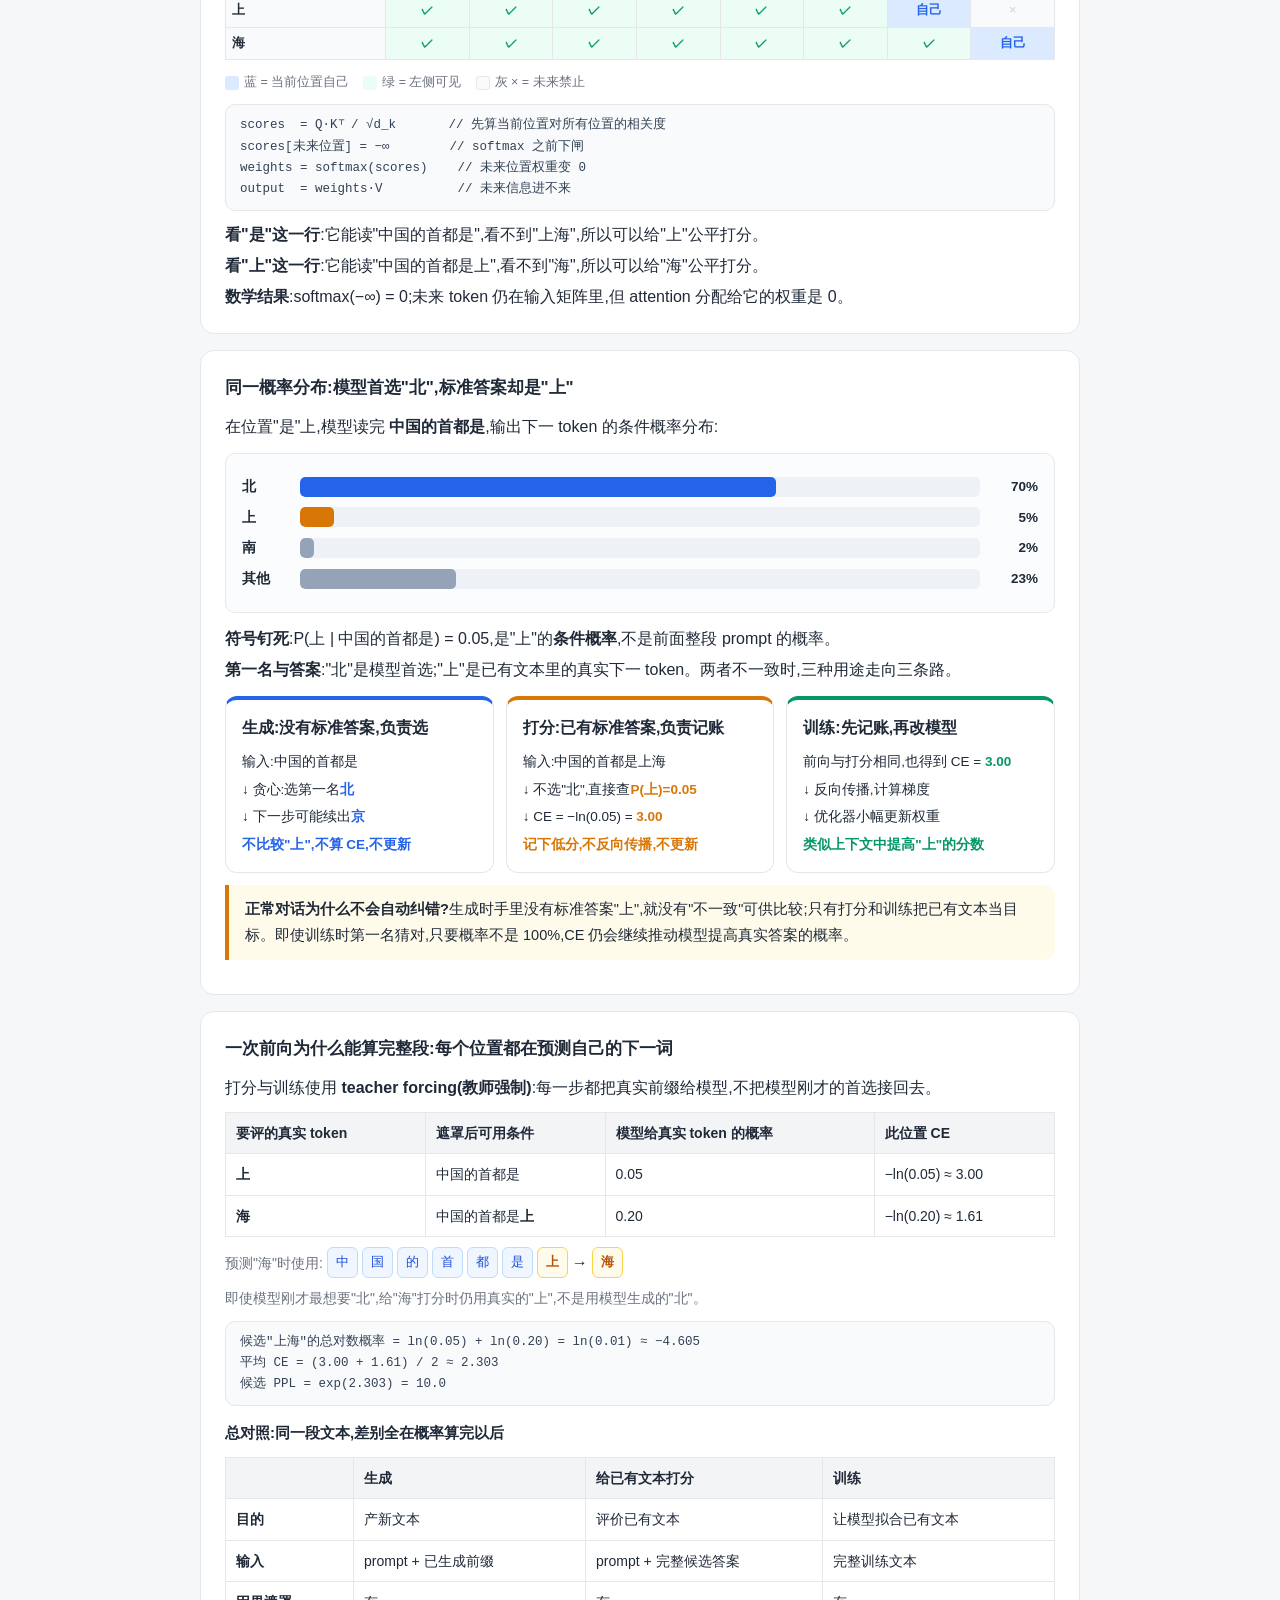
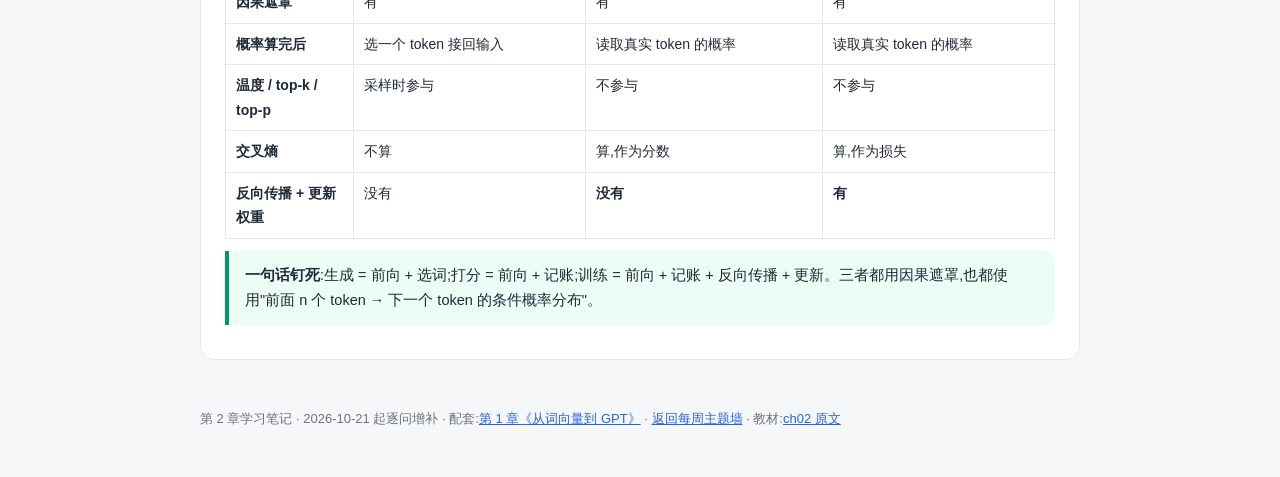
==== commit 6bed1771: "weekly: 第 1 章 · 从词向量到 GPT (2026-W46) Co-authored-by: Cursor <cursoragent@cursor.com>" ====
--- a/docs/llm-lm-basics-ch2-总结.html
+++ b/docs/llm-lm-basics-ch2-总结.html
@@ -94,13 +94,14 @@
   <a href="#q3">③ CE 与 PPL</a>
   <a href="#q4">④ gram 词源</a>
   <a href="#q5">⑤ 遮罩与三种用法</a>
+  <a href="llm-history-ch1-总结.html">↩ 第 1 章笔记</a>
   <a href="./">← 返回每周主题墙</a>
 </div></nav>
 
 <header><div class="wrap">
   <div class="key">
     <h1>第 2 章学习笔记:语言模型基础</h1>
-    <div class="sub">教材 <a href="https://jiejin93.github.io/llm-textbook/ch02.html">ch02</a> · 承接 <a href="https://jiejin93.github.io/llm-textbook/ch01.html">第 1 章《从词向量到 GPT》</a> · 前作 <a href="llm-math-ch0-总结.html">第 0 章笔记</a> · 2026-10-21 起逐问增补</div>
+    <div class="sub">教材 <a href="https://jiejin93.github.io/llm-textbook/ch02.html">ch02</a> · 承接 <a href="llm-history-ch1-总结.html">《从词向量到 GPT》(第 1 章笔记)</a> · 前作 <a href="llm-math-ch0-总结.html">第 0 章笔记</a> · 2026-10-21 起逐问增补</div>
     <div class="q">本章把"模型 = P(w<sub>t</sub> | w<sub>&lt;t</sub>)"变成<b>可计算、可训练、可评测、可采样</b>的对象。
       本页记录学习中的提问与解答:思考强度 / 方式一 / 交叉熵与困惑度 / gram 词源 / 遮罩与三种用法。</div>
   </div>
@@ -210,7 +211,7 @@
     </table>
     <p class="dim" style="margin:0">
       <span class="cl">钉回教材 2.3:n-gram 模型只看最近 n−1 个词(马尔可夫假设),用<b>计数</b>估条件概率——绝大多数组合没见过,这就是"稀疏性"。</span>
-      <span class="cl">也正是第 1 章 NNLM 用分布式表示补的那个漏,见 <a href="https://jiejin93.github.io/llm-textbook/ch01.html">教材第 1 章</a>。</span>
+      <span class="cl">也正是第 1 章 NNLM 用分布式表示补的那个漏,见 <a href="llm-history-ch1-总结.html">第 1 章笔记</a>。</span>
     </p>
   </div>
 
@@ -405,7 +406,7 @@
 </div></section>
 
 <footer><div class="wrap">
-  第 2 章学习笔记 · 2026-10-21 起逐问增补 · 配套:<a href="https://jiejin93.github.io/llm-textbook/ch01.html">第 1 章《从词向量到 GPT》</a> · <a href="./">返回每周主题墙</a> · 教材:<a href="https://jiejin93.github.io/llm-textbook/ch02.html">ch02 原文</a>
+  第 2 章学习笔记 · 2026-10-21 起逐问增补 · 配套:<a href="llm-history-ch1-总结.html">第 1 章《从词向量到 GPT》</a> · <a href="./">返回每周主题墙</a> · 教材:<a href="https://jiejin93.github.io/llm-textbook/ch02.html">ch02 原文</a>
 </div></footer>
 
 <script>
